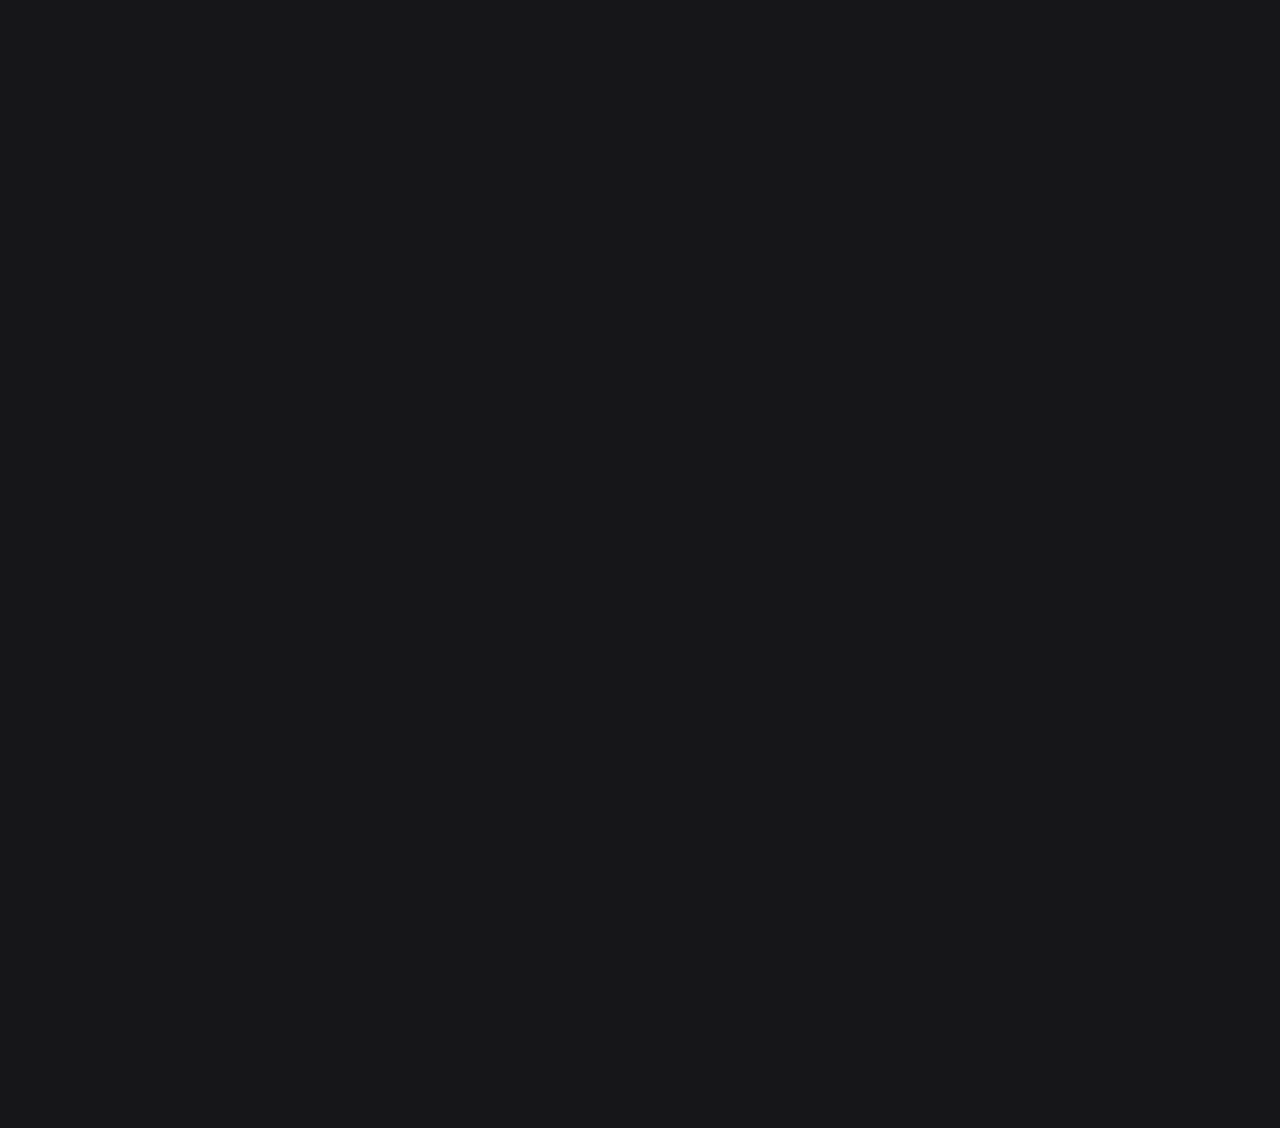
==== collection-ui.html @ d069efd7 "Keep page hidden until entry animation starts; bump v2107" ====
<!doctype html>
<html lang="en" class="theme-booting theme-fonts-loading">
  <head>
    <meta charset="utf-8">
    <meta name="viewport" content="width=device-width, initial-scale=1">
    <meta name="color-scheme" content="dark">
    <meta name="theme-color" content="#ff0039">
    <title>Gamelist shared collection UI</title>
    <link rel="icon" type="image/png" href="assets/branding/Icon_shelf.png">
    <style>html.theme-booting body{visibility:hidden}</style>
    <script>
      if ("serviceWorker" in navigator) {
        const hadController = Boolean(navigator.serviceWorker.controller);
        if (hadController) navigator.serviceWorker.addEventListener("controllerchange", () => window.location.reload(), { once: true });
        navigator.serviceWorker.register("/service-worker.js").catch(() => {});
      }
    </script>
    <script>
      (() => {
        const root = document.documentElement;
        if (window.parent !== window && new URLSearchParams(location.search).get("editor") === "1") root.classList.add("game-editor-embed");
        const settingsKey = "gamelist:settings:v1";
        const themes = {
          shabii: { title: "Shabii's Shelf", icon: "assets/branding/Icon_shelf.png", color: "#ff0039" },
          kash: { title: "Kash's Shelf", icon: "assets/branding/kh_icon.png", color: "#005cff" },
        };
        const custom = (settings, fallbackKey) => {
          const theme = settings.customTheme || {};
          const owner = String(settings.defaultOwner || "Owner").trim() || "Owner";
          const hex = (value, fallback) => /^#?[0-9a-fA-F]{6}$/.test(value || "") ? `#${String(value).replace("#", "")}` : fallback;
          const main = theme.mainColorReset === false ? hex(theme.mainColor, themes[fallbackKey].color) : themes[fallbackKey].color;
          const accent = theme.accentColorReset === false ? hex(theme.accentColor, "#79f2ce") : "#79f2ce";
          const gradient = hex(theme.gradientColor, main);
          const extra = hex(theme.extraColor, "#7c5cff");
          const fonts = { antique: "Antique Olive Nord", georgia: "Georgia Bold", pokemon: "Pokemon GBA", pixel: "04B 30", michroma: "Michroma", minecraft: "Minecraft", mata: "Mata Regular" };
          const source = (value) => ({ main, accent, gradient, extra })[value] || main;
          const mix = (color, alpha) => {
            const int = Number.parseInt(color.slice(1), 16);
            return `rgba(${(int >> 16) & 255}, ${(int >> 8) & 255}, ${int & 255}, ${alpha})`;
          };
          const defaultIcon = () => {
            if (theme.mainColorReset !== false) return themes[fallbackKey].icon;
            try { return localStorage.getItem(`gamelist:tinted-icon:shelf:${main}`) || themes[fallbackKey].icon; } catch { return themes[fallbackKey].icon; }
          };
          const icon = owner.toLowerCase() === "kash" ? themes.kash.icon : (theme.shelfIcon || defaultIcon());
          return { title: `${owner}'s Shelf`, icon, color: main, accent, gradient, extra, glow1: mix(source(theme.glowPrimary), .22), glow2: mix(source(theme.glowSecondary || "accent"), .14), background: theme.backgroundImage || "", font: fonts[theme.accentFont] || "Cascadia Code", fontKey: theme.accentFont || "", mode: theme.mode === "light" ? "light" : "dark", disableGlow: Boolean(theme.disableGlow), gradientOn: Boolean(theme.gradient), uppercaseTitles: Boolean(theme.uppercaseTitles), bigLogo: fallbackKey === "kash" || Boolean(theme.bigLogo) };
        };
        const apply = (key, settings = {}) => {
          const themeKey = themes[key] ? key : "shabii";
          const theme = custom(settings, themeKey);
          window.__initialTheme = theme;
          root.dataset.initialTheme = themeKey;
          root.classList.toggle("theme-kash", themeKey === "kash");
          root.classList.toggle("theme-light", theme.mode === "light");
          root.classList.toggle("theme-no-glow", theme.disableGlow);
          root.classList.toggle("theme-gradient", theme.gradientOn);
          root.classList.toggle("theme-uppercase-titles", theme.uppercaseTitles);
          root.classList.toggle("theme-big-logo", theme.bigLogo);
          root.classList.toggle("theme-font-pokemon", theme.fontKey === "pokemon");
          root.classList.toggle("theme-font-michroma", theme.fontKey === "michroma");
          root.classList.toggle("theme-font-mata", theme.fontKey === "mata");
          root.style.setProperty("--accent", theme.color);
          root.style.setProperty("--accent-1", theme.accent);
          root.style.setProperty("--accent-2", theme.accent);
          root.style.setProperty("--title-gradient-start", theme.gradientOn ? theme.gradient : theme.color);
          root.style.setProperty("--title-gradient-end", theme.color);
          root.style.setProperty("--extra-color", theme.extra);
          root.style.setProperty("--glow-primary", theme.glow1);
          root.style.setProperty("--glow-secondary", theme.glow2);
          root.style.setProperty("--custom-backdrop-image", theme.background ? `url("${theme.background.replace(/"/g, "%22")}")` : "var(--default-backdrop-image)");
          root.style.setProperty("--display-title-font", `"${theme.font}", "Cascadia Code", ui-monospace, monospace`);
          document.body?.classList.toggle("theme-kash", themeKey === "kash");
          document.body?.classList.toggle("theme-light", theme.mode === "light");
          document.body?.classList.toggle("theme-no-glow", theme.disableGlow);
          document.body?.classList.toggle("theme-gradient", theme.gradientOn);
          document.body?.classList.toggle("theme-uppercase-titles", theme.uppercaseTitles);
          document.body?.classList.toggle("theme-big-logo", theme.bigLogo);
          document.body?.classList.toggle("theme-font-pokemon", theme.fontKey === "pokemon");
          document.body?.classList.toggle("theme-font-michroma", theme.fontKey === "michroma");
          document.body?.classList.toggle("theme-font-mata", theme.fontKey === "mata");
          document.title = theme.title;
          document.querySelector("meta[name='theme-color']")?.setAttribute("content", theme.color);
          document.querySelector("link[rel='icon']")?.setAttribute("href", theme.icon);
          warmThemeImages(theme);
          return themeKey;
        };
        const warmThemeImages = (theme) => {
          [theme.icon, theme.background].filter(Boolean).forEach((src) => {
            try {
              const image = new Image();
              image.decoding = "async";
              image.src = src;
              if (!src.startsWith("data:") && !document.querySelector(`link[data-theme-preload][href="${CSS.escape(src)}"]`)) {
                const link = document.createElement("link");
                link.rel = "preload";
                link.as = "image";
                link.href = src;
                link.dataset.themePreload = "true";
                document.head.appendChild(link);
              }
            } catch {}
          });
        };
        const waitForDisplayFont = async (theme) => {
          const fontFiles = {
            "Cascadia Code": ["assets/fonts/CascadiaCode.woff2", "font/woff2", 700],
            "Antique Olive Nord": ["assets/fonts/AntiqueOliveNord.woff2", "font/woff2", 900],
            "Georgia Bold": ["assets/fonts/Georgia-Bold.ttf", "font/ttf", 800],
            "Pokemon GBA": ["assets/fonts/pokemon-emerald.ttf", "font/ttf", 400],
            "04B 30": ["assets/fonts/04B_30.TTF", "font/ttf", 400],
            Michroma: ["assets/fonts/Michroma.ttf", "font/ttf", 400],
            Minecraft: ["assets/fonts/Minecraft.ttf", "font/ttf", 400],
            "Mata Regular": ["assets/fonts/Mata%20Regular.otf", "font/otf", 400],
          };
          const [src, type, weight] = fontFiles[theme.font] || fontFiles["Cascadia Code"];
          if (!document.querySelector(`link[data-display-font-preload][href="${src}"]`)) {
            const link = document.createElement("link");
            link.rel = "preload";
            link.as = "font";
            link.type = type;
            link.crossOrigin = "anonymous";
            link.href = src;
            link.dataset.displayFontPreload = "true";
            document.head.appendChild(link);
          }
          await new Promise((resolve) => {
            const settle = () => resolve();
            const timer = window.setTimeout(settle, 1400);
            const load = () => document.fonts.load(`${weight} 40px "${theme.font}"`).then(settle, settle);
            if (document.readyState === "loading") {
              document.addEventListener("DOMContentLoaded", () => load().finally(() => window.clearTimeout(timer)), { once: true });
            } else {
              load().finally(() => window.clearTimeout(timer));
            }
          });
          root.classList.remove("theme-fonts-loading");
        };
        const saveTheme = (key, nextSettings = null) => {
          try {
            const settings = JSON.parse(localStorage.getItem(settingsKey) || "{}");
            localStorage.setItem(settingsKey, JSON.stringify({ ...settings, ...(nextSettings || {}), theme: key }));
          } catch {}
        };
        let savedSettings = {};
        let savedTheme = "";
        try {
          savedSettings = JSON.parse(localStorage.getItem(settingsKey) || "{}");
          savedTheme = savedSettings.theme || "";
        } catch {}
        window.__applyInitialTheme = apply;
        window.__initialThemeReady = (savedTheme
          ? Promise.resolve(apply(savedTheme, savedSettings))
          : fetch("/api/sync?settings=1", { cache: "no-store" })
            .then((response) => response.ok ? response.json() : {})
            .then((data) => {
              const key = themes[data?.settings?.theme] ? data.settings.theme : "shabii";
              saveTheme(key, data?.settings || {});
              return apply(key, data?.settings || {});
            })
            .catch(() => apply("shabii", {}))).then(async () => {
              await waitForDisplayFont(window.__initialTheme || {});
              return root.dataset.initialTheme;
            });
      })();
    </script>
    <link rel="stylesheet" href="styles.css">
    <link rel="stylesheet" href="game-editor-layout.css">
  </head>
  <body class="shelf-page auth-checking">
    <script>
      (() => {
        const theme = window.__initialTheme || {};
        const themeKey = document.documentElement.dataset.initialTheme;
        document.body.classList.toggle("theme-kash", themeKey === "kash");
        document.body.classList.toggle("theme-light", theme.mode === "light");
        document.body.classList.toggle("theme-no-glow", Boolean(theme.disableGlow));
        document.body.classList.toggle("theme-gradient", Boolean(theme.gradientOn));
        document.body.classList.toggle("theme-uppercase-titles", Boolean(theme.uppercaseTitles));
        document.body.classList.toggle("theme-big-logo", Boolean(theme.bigLogo));
        document.body.classList.toggle("theme-font-pokemon", theme.fontKey === "pokemon");
        document.body.classList.toggle("theme-font-michroma", theme.fontKey === "michroma");
        document.body.classList.toggle("theme-font-mata", theme.fontKey === "mata");
        document.body.classList.toggle("can-edit", sessionStorage.getItem("gamelist-editor") === "true");
      })();
    </script>
    <div class="backdrop" aria-hidden="true"></div>

    <header class="topbar shelf-topbar">
      <a class="brand" href="/?list=shelf" aria-label="Shabii's Shelf">
        <img class="brand-mark" src="assets/branding/Icon_shelf.png" alt="">
        <span>Shabii's Shelf</span>
      </a>
      <button class="brand-version-chip" id="brandVersion" type="button" hidden>Version -</button>
      <script>
        (() => {
          const theme = window.__initialTheme;
          if (!theme) return;
          const brand = document.currentScript.previousElementSibling?.previousElementSibling;
          const mark = brand?.querySelector(".brand-mark");
          const label = brand?.querySelector("span:last-child");
          if (mark && theme.icon) mark.src = theme.icon;
          if (label && theme.title) label.textContent = theme.title;
          if (brand && theme.title) brand.setAttribute("aria-label", theme.title);
        })();
      </script>
      <div class="top-actions">
        <button class="ghost-button" id="loginButton" type="button" title="Edit" aria-label="Edit" data-i18n-title="Edit" data-i18n-aria-label="Edit" hidden>
          <span data-svg-asset="icons/actions/pencil"></span>
        </button>
        <button class="icon-button" id="settingsButton" type="button" title="Settings" aria-label="Settings" data-i18n-title="Settings" data-i18n-aria-label="Settings" aria-busy="true" disabled hidden>
          <span data-svg-asset="icons/settings/settings"></span>
        </button>
        <span class="top-actions-separator" aria-hidden="true"></span>
        <button class="ghost-button" id="fetchPricesButton" type="button" hidden>
          <span data-svg-asset="icons/actions/euro"></span>
          <span class="button-label">Fetch New Prices</span>
        </button>
        <button class="primary-button top-search-button" id="searchButton" type="button" title="Search" aria-label="Search" data-i18n-title="Search" data-i18n-aria-label="Search">
          <span class="button-icon" aria-hidden="true">
            <span data-svg-asset="icons/navigation/search-3"></span>
          </span>
        </button>
        <button class="primary-button" id="addButton" type="button" hidden>
          <span class="button-label">Add Game</span>
          <span class="button-icon" aria-hidden="true">
            <span data-svg-asset="icons/actions/plus"></span>
          </span>
        </button>
        <script>
          if (sessionStorage.getItem("gamelist-editor") === "true") document.querySelector("#addButton")?.removeAttribute("hidden");
        </script>
      </div>
    </header>

    <main class="shell shelf-shell">
      <div class="shelf-modules" id="shelfModules">
        <section class="playing-section shelf-carousel-module" data-module="playing" hidden></section>
        <section class="shelf-favorites-section" data-module="favorites" hidden>
          <div class="column-head"><div><h2 data-i18n="Showcase">Showcase</h2></div><button class="icon-button showcase-edit-button editor-only" id="showcaseEditButton" type="button" title="Edit Showcase" aria-label="Edit Showcase" data-i18n-title="Edit Showcase" data-i18n-aria-label="Edit Showcase"><span data-svg-asset="icons/actions/pencil"></span></button></div>
          <div class="favorite-cover-row" id="favoriteGames"></div>
        </section>
        <section class="achievement-section shelf-trophy-module" data-module="trophies" hidden>
          <div class="column-head"><div><h2 data-i18n="Achievements">Achievements</h2></div></div>
          <div id="shelfTrophyCard" class="achievement-panel glass"></div>
        </section>
        <section class="calendar-section hero" data-module="calendar">
          <div class="release-calendar" id="shelfReleaseCalendar" aria-label="Radar release calendar"></div>
        </section>
        <section class="highlights-section" data-module="kpis">
          <div class="stats" id="shelfStats" aria-live="polite"></div>
        </section>

        <section class="toolbar glass shelf-toolbar" data-module="filters">
          <label class="search shelf-search-wide">
            <span data-i18n="Search">Search</span>
            <span class="search-field">
              <input id="searchInput" type="search" placeholder="Game, publisher, genre..." data-i18n-placeholder="Game, publisher, genre...">
              <kbd class="search-shortcut" aria-hidden="true">F</kbd>
              <span data-svg-asset="icons/navigation/search-mobile"></span>
            </span>
          </label>
          <label>
            <span data-i18n="Platform">Platform</span>
            <select id="platformFilter"></select>
          </label>
          <label>
            <span data-i18n="Region">Region</span>
            <select id="regionFilter"></select>
          </label>
          <label>
            <span data-i18n="Condition">Condition</span>
            <select id="conditionFilter">
              <option value="all" data-i18n="All conditions">All conditions</option>
              <option value="complete" data-i18n="Complete">Complete</option>
              <option value="complete-plus" data-i18n="Complete +">Complete +</option>
              <option value="loose" data-i18n="Loose">Loose</option>
              <option value="sealed" data-i18n="Sealed">Sealed</option>
            </select>
          </label>
          <label><span data-i18n="Category">Category</span><select id="categoryFilter"></select></label>
          <label class="order-label shelf-order-short">
            <span data-i18n="Order">Order</span>
            <div class="order-control"><select id="sortFilter">
              <option value="added" data-i18n="Last added">Last added</option><option value="title" data-i18n="Name">Name</option><option value="platform" data-i18n="Platform">Platform</option><option value="region" data-i18n="Region">Region</option><option value="value" data-i18n="Value">Value</option>
            </select><button class="direction-toggle" id="sortDirectionButton" type="button" title="Sort ascending" aria-label="Sort ascending"></button></div>
          </label>
          <button class="icon-button view-toggle" id="viewToggleButton" type="button" title="Show as list" aria-label="Show as list">
            <span data-svg-asset="icons/actions/view-4"></span>
          </button>
        </section>

        <section class="shelf-library" data-module="library">
          <div class="shelf-tabs" id="shelfTabs" hidden></div>
          <div class="column-head">
            <h2 id="shelfLibraryTitle" hidden>Shelf</h2>
            <span id="resultCount"></span>
          </div>
          <div class="shelf-grid" id="gameShelf" aria-live="polite"></div>
          <div class="empty-state glass" id="emptyState" hidden>
            <strong data-i18n="Nothing on this shelf">Nothing on this shelf</strong>
            <span data-i18n="Try another filter or search.">Try another filter or search.</span>
            <button class="ghost-button" id="clearFilters" type="button" data-i18n="Clear filters">Clear filters</button>
          </div>
        </section>
      </div>
    </main>

    <footer class="site-footer" aria-label="Site updates">
      <button id="footerDataUpdate" type="button">Last edit -</button>
      <span class="footer-separator" aria-hidden="true">·</span>
      <button id="footerVersion" type="button">Version -</button>
      <span class="footer-separator footer-credit-separator" aria-hidden="true">·</span>
      <a class="footer-credit" href="https://x.com/Shabii_exe" target="_blank" rel="noreferrer"><span id="footerCreditText">Shelf by Shabii</span><span class="footer-credit-logo" aria-hidden="true"></span></a>
    </footer>

    <button class="icon-button scroll-top-button" id="scrollTopButton" type="button" title="Back to top" aria-label="Back to top">
      <span data-svg-asset="icons/navigation/scroll-top"></span>
    </button>
    <button class="icon-button floating-action-button floating-search-button" id="floatingSearchButton" type="button" title="Search" aria-label="Search" data-i18n-title="Search" data-i18n-aria-label="Search">
      <span data-svg-asset="icons/navigation/search-2"></span>
    </button>
    <div class="floating-edit-actions" id="floatingEditActions" aria-label="Quick actions">
      <button class="icon-button floating-action-button" id="floatingAddButton" type="button" title="Add Game" aria-label="Add Game" data-i18n-title="Add Game" data-i18n-aria-label="Add Game"><span data-svg-asset="icons/actions/plus-3"></span></button>
    </div>
    <nav class="mobile-action-dock" id="mobileActionDock" aria-label="Quick actions">
      <button class="mobile-dock-action" id="mobileDockUp" type="button" title="Back to top" aria-label="Back to top">
        <span data-svg-asset="icons/navigation/scroll-top"></span>
      </button>
        <button class="mobile-dock-action" id="mobileDockSettings" type="button" title="Settings" aria-label="Settings" data-i18n-title="Settings" data-i18n-aria-label="Settings" aria-busy="true" disabled hidden>
        <span data-svg-asset="icons/settings/settings"></span>
        <span data-i18n="Settings">Settings</span>
      </button>
      <button class="mobile-dock-action" id="mobileDockStats" type="button" title="Shelf statistics" aria-label="Shelf statistics" data-i18n-title="Shelf statistics" data-i18n-aria-label="Shelf statistics">
        <span data-svg-asset="icons/actions/graph"></span>
        <span data-i18n="Check statistics">Check statistics</span>
      </button>
      <button class="mobile-dock-action" id="mobileDockSearch" type="button" title="Search" aria-label="Search" data-i18n-title="Search" data-i18n-aria-label="Search">
        <span data-svg-asset="icons/navigation/search-2"></span>
        <span data-i18n="Search">Search</span>
      </button>
      <button class="mobile-dock-action" id="mobileDockAdd" type="button" aria-label="Add Game" data-i18n-aria-label="Add Game" hidden>
        <span data-svg-asset="icons/actions/plus-2"></span>
        <span data-i18n="Add Game">Add Game</span>
      </button>
    </nav>

    <dialog id="detailDialog">
      <article class="detail-modal glass">
          <button class="icon-button detail-close" id="detailClose" type="button" title="Close" aria-label="Close">×</button>
          <div class="detail-cover" id="detailCoverWrap"><img id="detailCover" alt=""></div>
          <div class="detail-body">
            <h2 id="detailTitle"></h2>
            <div class="studio-line" id="detailStudio"></div>
            <div class="meta" id="detailMeta"></div>
            <div class="play-dates detail-dates" id="detailDates"></div>
            <div class="chips" id="detailChips"></div>
            <div class="store-links" id="detailLinks"></div>
            <div class="detail-note" id="detailNote" hidden></div>
            <p id="detailDescription"></p>
            <section class="detail-guides" id="detailGuides" hidden><h3 data-i18n="Guides">Guides</h3><div class="guide-links" id="detailGuideLinks"></div></section>
            <section class="detail-condition" id="detailConditionPanel"><h3 data-i18n="Collection condition">Collection condition</h3><div class="condition-grid" id="detailCondition"></div></section>
            <section class="detail-price-panel" id="detailPricePanel"><div class="detail-section-head"><button class="detail-section-toggle" id="detailPriceToggle" type="button" aria-expanded="true" aria-controls="detailPriceContent"><span data-i18n="Collection value">Collection value</span><strong id="detailPriceHeadline"></strong></button><button class="icon-button detail-fetch-value-button editor-only" id="fetchValueButton" type="button" title="Fetch value" aria-label="Fetch value" data-i18n-title="Fetch value" data-i18n-aria-label="Fetch value"><span data-svg-asset="icons/actions/euro"></span></button></div><div class="detail-price-content" id="detailPriceContent"><div id="detailPriceSummary"></div><span data-svg-asset="charts/price-history-graph"></span></div></section>
            <section class="detail-store-price-panel" id="detailStorePricePanel"><div class="prices detail-prices detail-store-prices" id="detailStorePrices"></div></section>
            <section class="detail-trophies" id="shelfDetailTrophies" hidden><div class="detail-trophies-head"><h3><span data-svg-asset="icons/status/trophy"></span><span id="shelfTrophyTitle">TROPHIES</span></h3><div class="detail-trophy-tools"><span id="shelfTrophyCount"></span><span class="detail-trophy-percent" id="shelfTrophyPercent"></span><select id="shelfTrophySort" aria-label="Sort trophies" data-i18n-aria-label="Sort trophies"><option value="order" data-i18n="Order">Order</option><option value="name" data-i18n="Name">Name</option><option value="completed" data-i18n="Completed">Completed</option></select><button class="direction-toggle" id="shelfTrophyDirection" type="button" title="Sort ascending" aria-label="Sort ascending"><span data-svg-asset="icons/navigation/sort-arrow-2"></span></button></div></div><div class="detail-trophy-scroller"><div class="detail-trophy-list" id="shelfTrophyList"></div></div></section>
          </div>
      </article>
    </dialog>

    <dialog id="addDialog">
      <form method="dialog" class="modal add-modal" id="addGameForm">
        <div class="modal-head">
          <div><p class="eyebrow">Game data</p><h2>Add game</h2></div>
          <div class="modal-head-actions">
            <button class="primary-button modal-head-save" type="submit">Save</button>
            <button class="icon-button" id="addClose" type="button" title="Close" aria-label="Close">×</button>
          </div>
        </div>

        <div class="shelf-gamelist-import-summary" id="shelfGamelistImportSummary" hidden>
          <img class="shelf-gamelist-import-cover" alt="">
          <div class="shelf-gamelist-import-copy">
            <strong class="shelf-gamelist-import-title"></strong>
            <span class="shelf-gamelist-import-platform"></span>
            <span class="shelf-gamelist-import-condition"></span>
            <span class="shelf-gamelist-import-notes"></span>
          </div>
        </div>

        <div class="lookup-row">
          <label>
            <span class="lookup-label-physical" data-i18n="Search DB or PriceCharting">Search DB or PriceCharting</span><span class="lookup-label-digital" data-i18n="Search DB or IGDB URL">Search DB or IGDB URL</span>
            <input id="lookupInput" type="search" placeholder="Game name or PriceCharting page" data-i18n-placeholder="Game name or PriceCharting page">
          </label>
          <button class="ghost-button icon-only-button" id="lookupButton" type="button" title="Fetch info" aria-label="Fetch info">
            <span data-svg-asset="icons/navigation/search"></span>
            <span data-svg-asset="icons/actions/autocomplete-cone"></span>
          </button>
          <label class="check-filter toggle-check form-check collection-check lookup-digital-check">
            <input id="shelfDigitalInput" type="checkbox">
            <span class="check-label-with-icon"><span data-svg-asset="icons/actions/download-badge"></span><span data-i18n="Digital">Digital</span></span>
          </label>
        </div>
        <div class="lookup-results" id="lookupResults"></div>
        <div class="shelf-gamelist-target-picker" id="shelfGamelistTargetPicker" hidden>
          <span class="shelf-gamelist-target-label" data-i18n="Add Game To">Add Game To</span>
          <div class="shelf-gamelist-target-options" role="group" aria-label="Add game to">
            <span class="shelf-gamelist-target-indicator" aria-hidden="true"></span>
            <button type="button" data-gamelist-target="gamelist"><span class="shelf-gamelist-target-logo gamelist-target-logo" aria-hidden="true"></span><span data-i18n="Gamelist">Gamelist</span></button>
            <button type="button" data-gamelist-target="shelf"><span class="shelf-gamelist-target-logo shelf-target-logo" aria-hidden="true"></span><span data-i18n="Shelf">Shelf</span></button>
          </div>
        </div>
        <div class="shelf-gamelist-list-picker" id="shelfGamelistListPicker" hidden>
          <div class="shelf-gamelist-section-options shelf-gamelist-target-options" role="group" aria-label="Gamelist list">
            <span class="shelf-gamelist-target-indicator" aria-hidden="true"></span>
            <button type="button" data-gamelist-section="collection"><span data-i18n="Collection">Collection</span></button>
            <button type="button" data-gamelist-section="upcoming"><span data-i18n="Radar">Radar</span></button>
            <button type="button" data-gamelist-section="wanted"><span data-i18n="Wishlist">Wishlist</span></button>
          </div>
        </div>
        <div class="game-list-controls" id="shelfGamelistListControls" role="group" aria-label="Gamelist list and preorder" hidden>
        <div class="shelf-gamelist-preorder-stream-row" id="shelfGamelistPreorderStreamRow">
          <div class="shelf-gamelist-preorder-row" id="shelfGamelistPreorderRow">
            <label class="check-filter toggle-check shelf-gamelist-preorder-check">
              <input id="shelfGamelistPreorderCheck" type="checkbox">
              <span class="check-label-with-icon"><span data-svg-asset="icons/actions/shopping-bag"></span><span data-i18n="Preorder">Preorder</span></span>
            </label>
            <label class="shelf-gamelist-preorder-field" id="shelfGamelistPreorderField" hidden>
              <span class="icon-input store-icon-input">
                <span class="field-leading-icon shelf-gamelist-store-icon" aria-hidden="true"></span>
                <input id="shelfGamelistPreorderStoreInput" placeholder="Xtralife, Game, Amazon...">
              </span>
            </label>
          </div>
          <label class="check-filter toggle-check shelf-add-collection-check" hidden><input id="shelfAddCollectionInput" type="checkbox"><span class="check-label-with-icon"><span data-svg-asset="icons/actions/back"></span><span data-i18n="Add to backlog">Add to backlog</span></span></label>
          <label class="check-filter toggle-check shelf-gamelist-playing-field" hidden><input id="shelfGamelistPlayingInput" type="checkbox"><span class="check-label-with-icon"><span data-svg-asset="icons/actions/play-3"></span><span data-i18n="Playing">Playing</span></span></label>
          <label class="shelf-gamelist-flag shelf-gamelist-stream-field check-filter toggle-check stream-check" hidden><input id="shelfGamelistStreamInput" type="checkbox"><span data-i18n="Stream">Stream</span></label>
        </div>
        </div>
        <section class="form-group shelf-collecting-section">
          <h3 data-i18n="Collecting Information">Collecting Information</h3>
          <div class="form-grid shelf-editor-grid unified-game-editor-grid">
            <div class="shelf-editor-cover-preview" role="img" aria-label="Game cover preview">
              <img id="shelfEditorCoverPreview" class="is-placeholder" src="assets/branding/Icon_shelf.png" alt="" aria-hidden="true">
            </div>
            <label class="shelf-title-field"><span data-i18n="Title">Title</span><input id="titleInput" required></label>
            <label class="shelf-console-field"><span data-i18n="Platform">Platform</span><span class="icon-input shelf-edit-icon-input"><span class="field-leading-icon shelf-platform-field-icon" aria-hidden="true"></span><input id="platformInput" list="shelfPlatformOptions"></span><datalist id="shelfPlatformOptions"></datalist></label>
            <div class="shelf-gamelist-placement" id="shelfGamelistPlacement" hidden>
              <select id="shelfGamelistSectionInput" hidden tabindex="-1" aria-hidden="true">
                <option value="wanted" data-i18n="Wishlist">Wishlist</option>
                <option value="upcoming" data-i18n="Radar">Radar</option>
                <option value="backlog" data-i18n="Backlog">Backlog</option>
              </select>
            </div>
            <label class="shelf-region-field"><span data-i18n="Region">Region</span><span class="icon-input shelf-edit-icon-input"><select id="countryInput" required></select></span></label>
            <label class="shelf-dlc-field check-filter toggle-check"><input id="dlcInput" type="checkbox"><span data-i18n="DLC">DLC</span></label>
            <label class="shelf-entitlement-field shelf-psplus-field check-filter toggle-check"><input id="psPlusInput" type="checkbox"><span class="check-label-with-icon"><img class="shelf-entitlement-icon" src="assets/platforms/psplus.png" alt="" aria-hidden="true"><span>PlayStation Plus</span></span></label>
            <label class="shelf-entitlement-field shelf-games-with-gold-field check-filter toggle-check"><input id="gamesWithGoldInput" type="checkbox"><span class="check-label-with-icon"><img class="shelf-entitlement-icon" src="assets/platforms/gameswithgold.png" alt="" aria-hidden="true"><span data-i18n="Games with Gold">Games with Gold</span></span></label>
            <label class="shelf-release-field"><span data-i18n="Release Date">Release Date</span><input id="releaseDateInput" type="date"></label>
            <label class="shelf-release-text-field"><span data-i18n="Release Text (Optional)">Release Text (Optional)</span><input id="shelfGamelistReleaseTextInput" placeholder="2026?, 18 June, TBA..." data-i18n-placeholder="2026?, 18 June, TBA..."></label>
            <label class="shelf-addition-field"><span data-i18n="Addition Date">Addition Date</span><input id="additionDateInput" type="date"></label>
            <label class="shelf-gamelist-flag shelf-gamelist-emulator-field check-filter toggle-check"><input id="shelfGamelistEmulatorInput" type="checkbox"><span>Emulator</span></label>
            <label class="shelf-gamelist-flag shelf-gamelist-multiplayer-field check-filter toggle-check"><input id="shelfGamelistMultiplayerInput" type="checkbox"><span class="check-label-with-icon"><span data-svg-asset="icons/status/online-globe"></span><span data-i18n="Multiplayer">Multiplayer</span></span></label>
            <label class="shelf-gamelist-flag shelf-gamelist-coop-field check-filter toggle-check"><input id="shelfGamelistCoopInput" type="checkbox"><span class="check-label-with-icon"><span data-svg-asset="icons/status/coop"></span><span data-i18n="Coop">Coop</span></span></label>
            <span class="shelf-entitlement-grid-spacer" aria-hidden="true"></span>
            <label class="shelf-value-field"><span data-i18n="Estimated Value">Estimated Value</span><input id="priceInput" inputmode="decimal" placeholder="0.00"></label>
            <label class="shelf-gamelist-length-field"><span data-i18n="Aproximate playtime">Aproximate playtime</span><input id="shelfGamelistLengthInput" type="number" min="0" step="1" placeholder="Hours" data-i18n-placeholder="Hours"></label>
            <label class="shelf-gamelist-preferred-store-field"><span data-i18n="Preferred preorder store">Preferred preorder store</span><span class="icon-input store-icon-input"><span class="field-leading-icon shelf-gamelist-preferred-store-icon" aria-hidden="true"></span><input id="shelfGamelistPreferredStoreInput" placeholder="Limited Run, Amazon..." data-i18n-placeholder="Limited Run, Amazon..."></span></label>
            <div class="shelf-condition-field"><span class="shelf-condition-title" id="shelfConditionLabel" data-i18n="Collection condition">Collection condition</span><fieldset class="condition-editor" aria-labelledby="shelfConditionLabel"><div class="condition-grid">
                <label class="check-filter toggle-check"><input id="conditionGameInput" type="checkbox"><span data-i18n="Game">Game</span></label>
                <label class="check-filter toggle-check"><input id="conditionManualInput" type="checkbox"><span data-i18n="Manual">Manual</span></label>
                <label class="check-filter toggle-check"><input id="conditionBoxInput" type="checkbox"><span data-i18n="Box">Box</span></label>
                <label class="check-filter toggle-check"><input id="conditionOtherInput" type="checkbox"><span data-i18n="Other">Other</span></label>
                <label class="check-filter toggle-check condition-sealed"><input id="conditionSealedInput" type="checkbox"><span data-i18n="Sealed">Sealed</span></label>
            </div></fieldset></div>
            <label class="shelf-gamelist-status-field"><span data-i18n="Other tags">Other tags</span><input id="shelfGamelistStatusesInput" placeholder="To Collect, Scarce, Waiting for Physical" data-i18n-placeholder="To Collect, Scarce, Waiting for Physical"></label>
            <label class="wide shelf-condition-notes-field"><span data-i18n="Condition Notes">Condition Notes</span><textarea id="notesInput" rows="3" placeholder="Missing booklet, sealed, damaged case..." data-i18n-placeholder="Missing booklet, sealed, damaged case..."></textarea></label>
            <label class="shelf-owner-field"><span data-i18n="Owner">Owner</span><input id="ownersInput" placeholder="Judy, Jordi, Cage" data-i18n-placeholder="Judy, Jordi, Cage"></label>
            <label class="shelf-achievement-search-field"><span data-i18n="Alternate Achievement search name">Alternate Achievement search name</span><input id="trophyNameInput" placeholder="Optional alternate title" data-i18n-placeholder="Optional alternate title"></label>
          </div>
        </section>

        <section class="form-group shelf-game-data-section">
          <h3 id="shelfGameDataHeading" data-i18n="Game Data" hidden>Game Data</h3>
          <details id="shelfGameDataDisclosure" open>
          <summary class="shelf-game-data-toggle"><span data-i18n="Game Data">Game Data</span><span data-svg-asset="icons/actions/collection-ui"></span></summary>
          <div class="form-grid">
            <label><span data-i18n="Developer">Developer</span><input id="developerInput" placeholder="Studio" data-i18n-placeholder="Studio"></label>
            <label><span data-i18n="Publisher">Publisher</span><input id="publisherInput" placeholder="Company" data-i18n-placeholder="Company"></label>
            <label class="wide"><span data-i18n="Genre">Genre</span><input id="genreInput" placeholder="Adventure, RPG, FPS" data-i18n-placeholder="Adventure, RPG, FPS"></label>
            <label class="wide"><span data-i18n="Description">Description</span><textarea id="shelfDescriptionInput" rows="4" placeholder="Manual description or fetched game summary" data-i18n-placeholder="Manual description or fetched game summary"></textarea></label>
            <label class="wide"><span data-i18n="IGDB Page">IGDB Page</span><input id="igdbUrlInput" type="url" placeholder="https://www.igdb.com/games/..."></label>
            <label class="wide"><span data-i18n="HowLongToBeat URL">HowLongToBeat URL</span><input id="hltbUrlInput" type="url" placeholder="https://howlongtobeat.com/game/..."></label>
            <label><span data-i18n="PlayStation URL">PlayStation URL</span><input id="playstationUrlInput" type="url" placeholder="https://store.playstation.com/..."></label>
            <label><span data-i18n="Nintendo URL">Nintendo URL</span><input id="nintendoUrlInput" type="url" placeholder="https://www.nintendo.com/..."></label>
            <label><span data-i18n="Steam URL">Steam URL</span><input id="steamUrlInput" type="url" placeholder="https://store.steampowered.com/..."></label>
            <label><span data-i18n="Xbox URL">Xbox URL</span><input id="xboxUrlInput" type="url" placeholder="https://www.xbox.com/..."></label>
            <label class="wide"><span data-i18n="Cover URL">Cover URL</span><input id="coverInput" type="url" placeholder="https://..." data-i18n-placeholder="https://..."></label>
            <label class="wide"><span data-i18n="Currently Playing Key Art URL">Currently Playing Key Art URL</span><input id="keyArtInput" type="url" placeholder="https://images.igdb.com/igdb/image/upload/..."></label>
          </div>
          </details>
        </section>

        <section class="form-group shelf-pricecharting-section">
          <h3 data-i18n="PriceCharting Data">PriceCharting Data</h3>
          <div class="form-grid physical-id-grid">
            <label><span>UPC / EAN</span><input id="upcInput" inputmode="numeric"></label>
            <label><span data-i18n="SKU / Catalog Number">SKU / Catalog Number</span><input id="skuInput"></label>
            <label><span>ASIN</span><input id="asinInput"></label>
            <label><span data-i18n="eBay Product ID">eBay Product ID</span><input id="epidInput"></label>
            <label class="wide"><span data-i18n="PriceCharting Page or Product ID">PriceCharting Page or Product ID</span><input id="pricechartingIdInput" placeholder="https://www.pricecharting.com/game/... or product ID" data-i18n-placeholder="https://www.pricecharting.com/game/... or product ID"></label>
          </div>
        </section>
        <div class="modal-actions">
          <button class="danger-button icon-only-button edit-delete-button" id="editDeleteButton" type="button" title="Delete" aria-label="Delete" hidden>
            <span data-svg-asset="icons/actions/trash"></span>
          </button>
          <button class="primary-button modal-save-button" type="submit" data-i18n="Add to Shelf">Add to Shelf</button>
        </div>
      </form>
    </dialog>

    <dialog id="editorUnsavedDialog" class="unsaved-edit-dialog">
      <article class="auth-modal glass unsaved-edit-modal">
        <div class="modal-head">
          <div><p class="eyebrow">Shelf editor</p><h2>Are you sure?</h2></div>
          <button class="icon-button" type="button" data-editor-unsaved-cancel aria-label="Return to editing">×</button>
        </div>
        <p class="unsaved-edit-copy">You have unsaved changes.</p>
        <div class="modal-actions unsaved-edit-actions">
          <button class="ghost-button" type="button" data-editor-unsaved-save>Close and save</button>
          <button class="primary-button" type="button" data-editor-unsaved-discard>Close without saving</button>
        </div>
      </article>
    </dialog>



    <dialog id="showcaseDialog" class="settings-dialog">
      <form class="settings-modal glass showcase-modal" id="showcaseForm">
        <div class="modal-head">
          <div><p class="eyebrow">Shelf</p><h2>Showcase</h2></div>
          <div class="modal-head-actions">
            <button class="primary-button modal-head-save" type="submit">Save</button>
            <button class="icon-button" id="showcaseClose" type="button" title="Close" aria-label="Close">×</button>
          </div>
        </div>
        <div class="showcase-selected" id="showcaseSelected"></div>
        <div class="toolbar showcase-toolbar">
          <label class="search showcase-search">
            <span>Search</span>
            <input id="showcaseSearch" type="search" placeholder="Game, platform, genre...">
          </label>
          <label><span>Platform</span><select id="showcasePlatform"></select></label>
          <label><span>Region</span><select id="showcaseRegion"></select></label>
          <label><span>Category</span><select id="showcaseCategory"></select></label>
          <div class="showcase-direction-field"><button class="direction-toggle" id="showcaseSortDirection" type="button" title="Sort ascending" aria-label="Sort ascending"></button></div>
        </div>
        <div class="showcase-count" id="showcaseCount"></div>
        <div class="showcase-picker-grid" id="showcaseList"></div>
      </form>
    </dialog>

    <dialog id="shelfCompletedDialog" class="platinum-dialog">
      <article class="platinum-modal glass"><div class="modal-head"><div><p class="eyebrow">Achievements</p><h2 class="platinum-title" id="shelfCompletedTitle"></h2></div><div class="platinum-head-actions"><button class="icon-button" id="shelfCompletedClose" type="button" title="Close" aria-label="Close">×</button><span class="platinum-count-pill" id="shelfCompletedCount"></span></div></div><div class="platinum-filter-bar"><label class="platinum-year-select"><span>Year</span><select id="shelfCompletedYear"><option value="all">All</option></select></label><label class="platinum-platform-select"><span>Platform</span><select id="shelfCompletedPlatform"><option value="all">All</option></select></label><label class="platinum-order-label"><span>Order</span><div class="platinum-order-control"><select id="shelfCompletedSort" aria-label="Sort completed games"><option value="time">Time</option><option value="name">Name</option></select><button class="direction-toggle" id="shelfCompletedDirection" type="button" title="Sort descending" aria-label="Sort descending"></button><button class="icon-button view-toggle section-view-toggle" id="shelfCompletedView" type="button" title="Grid view" aria-label="Grid view"></button></div></label></div><div class="platinum-list" id="shelfCompletedList"></div></article>
    </dialog>

    <dialog id="shelfReleaseDialog">
      <article class="release-modal glass">
        <div class="modal-head">
          <div>
            <p class="eyebrow" data-i18n="Release day">Release day</p>
            <h2 id="shelfReleaseDialogTitle"></h2>
          </div>
          <button class="icon-button" id="shelfReleaseCloseButton" type="button" title="Close">×</button>
        </div>
        <div class="card-list release-dialog-list" id="shelfReleaseDialogList"></div>
      </article>
    </dialog>

    <dialog id="shelfStatsDialog" class="shelf-stats-dialog">
      <article class="finished-stats-modal shelf-stats-modal glass">
        <div class="modal-head">
          <div>
            <p class="eyebrow" id="shelfStatsBrow">YEARLY STATISTICS</p>
            <h2 id="shelfStatsTitle">Shelf statistics</h2>
          </div>
          <button class="icon-button" id="shelfStatsCloseButton" type="button" title="Close" aria-label="Close">×</button>
        </div>
        <div class="shelf-stats-controls">
          <label class="finished-stats-year-picker">
            <span>Year</span>
            <select id="shelfStatsYearSelect" aria-label="Statistics year"></select>
          </label>
        </div>
        <div class="finished-stats-body shelf-stats-body" id="shelfStatsBody"></div>
      </article>
    </dialog>

    <dialog id="authDialog">
      <form method="dialog" class="auth-modal glass" id="authForm">
        <div class="modal-head">
          <div>
            <p class="eyebrow">Editor</p>
            <h2>Password</h2>
          </div>
          <button class="icon-button" id="authCloseButton" type="button" title="Close">×</button>
        </div>
        <label>
          <span>Editor password</span>
          <input id="authPasswordInput" type="password" autocomplete="current-password" autofocus>
        </label>
        <p class="auth-error" id="authError" hidden>Wrong password.</p>
        <div class="modal-actions">
          <button class="ghost-button" id="authCancelButton" type="button">Cancel</button>
          <button class="primary-button" type="submit">Unlock</button>
        </div>
      </form>
    </dialog>

    <script type="module" src="collection-ui.js"></script>
  </body>
</html>
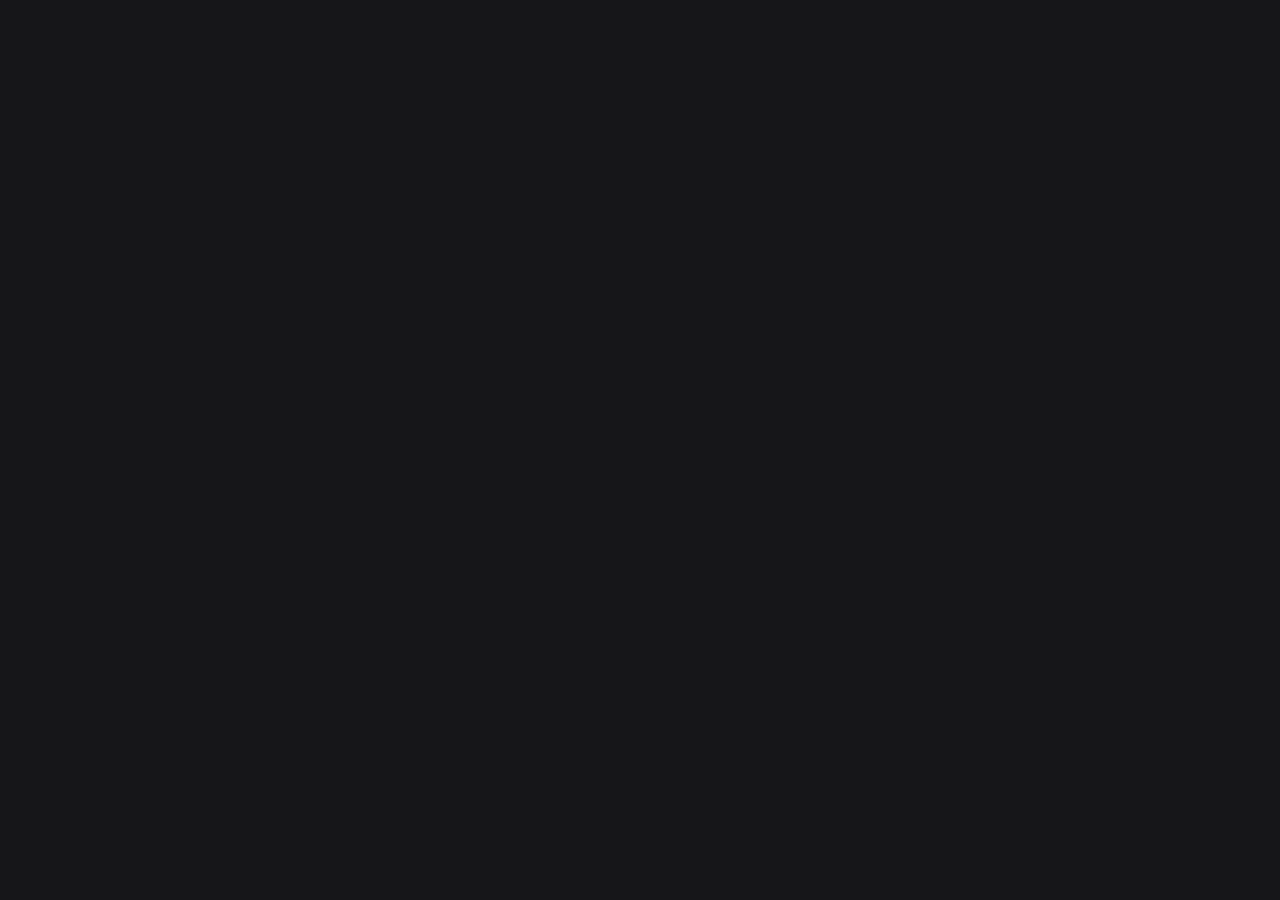
==== commit ec086ba4: "Rename key art field label; bump v2110" ====
--- a/collection-ui.html
+++ b/collection-ui.html
@@ -495,7 +495,7 @@
             <label><span data-i18n="Steam URL">Steam URL</span><input id="steamUrlInput" type="url" placeholder="https://store.steampowered.com/..."></label>
             <label><span data-i18n="Xbox URL">Xbox URL</span><input id="xboxUrlInput" type="url" placeholder="https://www.xbox.com/..."></label>
             <label class="wide"><span data-i18n="Cover URL">Cover URL</span><input id="coverInput" type="url" placeholder="https://..." data-i18n-placeholder="https://..."></label>
-            <label class="wide"><span data-i18n="Currently Playing Key Art URL">Currently Playing Key Art URL</span><input id="keyArtInput" type="url" placeholder="https://images.igdb.com/igdb/image/upload/..."></label>
+            <label class="wide"><span data-i18n="Key Art URL">Key Art URL</span><input id="keyArtInput" type="url" placeholder="https://images.igdb.com/igdb/image/upload/..."></label>
           </div>
           </details>
         </section>
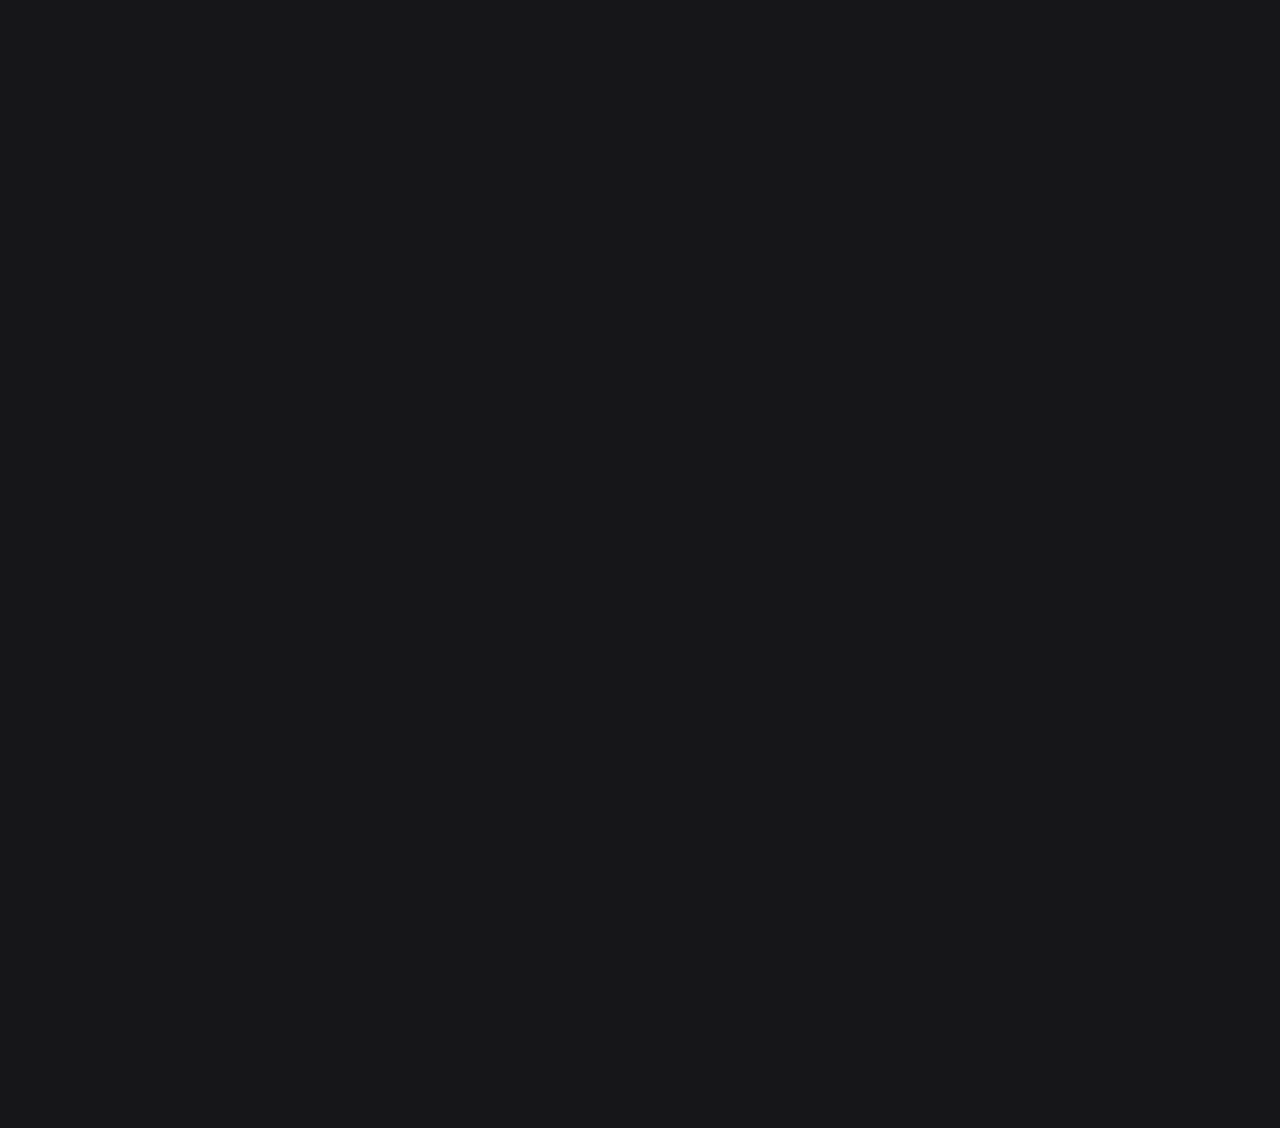
==== commit 28bcfa81: "Add edit actions to game detail dialogs" ====
--- a/collection-ui.html
+++ b/collection-ui.html
@@ -346,6 +346,7 @@
 
     <dialog id="detailDialog">
       <article class="detail-modal glass">
+          <button class="icon-button detail-edit editor-only" id="detailEdit" type="button" title="Edit" aria-label="Edit" data-i18n-title="Edit" data-i18n-aria-label="Edit"><span data-svg-asset="icons/actions/pencil"></span></button>
           <button class="icon-button detail-close" id="detailClose" type="button" title="Close" aria-label="Close">×</button>
           <div class="detail-cover" id="detailCoverWrap"><img id="detailCover" alt=""></div>
           <div class="detail-body">
--- a/styles.css
+++ b/styles.css
@@ -613,7 +613,8 @@
   width: 18px;
   height: 12px;
   background: var(--accent);
-  -webkit-mask: url("assets/branding/shabii_logo.png") center / contain no-repeat;
+  -webkit-mask: url("assets/branding/shabii_logo.png") center / contain
+    no-repeat;
   mask: url("assets/branding/shabii_logo.png") center / contain no-repeat;
 }
 
@@ -3873,6 +3874,8 @@
 .completed-stats-button:hover,
 .completed-stats-button:focus-visible,
 .edit-action:hover,
+.row-edit-action:hover,
+.row-edit-action:focus-visible,
 .completed-edit-action:hover,
 .history-edit-action:hover,
 .price-refresh-action:hover,
@@ -4443,8 +4446,8 @@
   background-repeat: no-repeat;
   background-size: 14px 14px;
   background:
-    url("/assets/icons/navigation/dropdown-chevron.svg")
-      right 15px center / 14px 14px no-repeat,
+    url("/assets/icons/navigation/dropdown-chevron.svg") right 15px center /
+      14px 14px no-repeat,
     rgba(255, 255, 255, 0.07);
   border: 1px solid rgba(255, 255, 255, 0.14);
   border-radius: 7px;
@@ -4463,8 +4466,8 @@
   border-color: color-mix(in srgb, var(--accent) 68%, transparent);
   background-color: rgba(255, 255, 255, 0.07);
   background:
-    url("/assets/icons/navigation/dropdown-chevron-hover.svg")
-      right 15px center / 14px 14px no-repeat,
+    url("/assets/icons/navigation/dropdown-chevron-hover.svg") right 15px
+      center / 14px 14px no-repeat,
     rgba(255, 255, 255, 0.07);
   box-shadow:
     inset 0 0 0 1px rgba(255, 255, 255, 0.08),
@@ -4726,8 +4729,7 @@
 .check-filter input[type="checkbox"]:checked {
   border-color: color-mix(in srgb, var(--accent) 72%, transparent);
   background:
-    center / 15px 15px no-repeat
-      url("/assets/icons/status/checkbox-check.svg"),
+    center / 15px 15px no-repeat url("/assets/icons/status/checkbox-check.svg"),
     var(--accent);
   box-shadow: inset 0 0 0 1px rgba(255, 255, 255, 0.14);
 }
@@ -5064,8 +5066,8 @@
 
 select:hover {
   background:
-    url("/assets/icons/navigation/dropdown-chevron-hover.svg")
-      right 15px center / 14px 14px no-repeat,
+    url("/assets/icons/navigation/dropdown-chevron-hover.svg") right 15px
+      center / 14px 14px no-repeat,
     rgba(255, 255, 255, 0.08);
   box-shadow: 0 0 0 3px color-mix(in srgb, var(--accent) 8%, transparent);
 }
@@ -5084,8 +5086,8 @@
   background-repeat: no-repeat;
   background-size: 14px 14px;
   background:
-    url("/assets/icons/navigation/dropdown-chevron.svg")
-      right 15px center / 14px 14px no-repeat,
+    url("/assets/icons/navigation/dropdown-chevron.svg") right 15px center /
+      14px 14px no-repeat,
     rgba(255, 255, 255, 0.07);
   transition:
     background-color 160ms ease,
@@ -5109,8 +5111,8 @@
   color: #ffffff;
   border-color: color-mix(in srgb, var(--accent) 68%, transparent);
   background:
-    url("/assets/icons/navigation/dropdown-chevron-active.svg")
-      right 15px center / 14px 14px no-repeat,
+    url("/assets/icons/navigation/dropdown-chevron-active.svg") right 15px
+      center / 14px 14px no-repeat,
     linear-gradient(
       135deg,
       color-mix(in srgb, var(--accent) 22%, transparent),
@@ -8205,6 +8207,7 @@
 
 .top-actions #syncButton,
 .top-actions #settingsButton,
+.top-actions #localSoundToggle,
 .top-actions #fetchPricesButton,
 .top-actions #addButton,
 .top-actions #searchButton,
@@ -8218,6 +8221,7 @@
 
 .top-actions #syncButton,
 .top-actions #settingsButton,
+.top-actions #localSoundToggle,
 .top-actions #fetchPricesButton,
 .top-actions #loginButton,
 .top-actions #searchButton,
@@ -8933,7 +8937,9 @@
   line-height: 1;
 }
 
-.completed-year-control :is(.platform-logo-button, .platform-logo-option) .platform-logo-choice {
+.completed-year-control
+  :is(.platform-logo-button, .platform-logo-option)
+  .platform-logo-choice {
   display: flex;
   align-items: center;
   align-self: center;
@@ -8948,7 +8954,9 @@
   margin-bottom: 0;
 }
 
-.completed-year-control :is(.platform-logo-button, .platform-logo-option) .platform-logo-choice-label {
+.completed-year-control
+  :is(.platform-logo-button, .platform-logo-option)
+  .platform-logo-choice-label {
   align-self: center;
   height: auto;
   line-height: 1;
@@ -9215,6 +9223,10 @@
 @media (min-width: 700px) {
   .finished-stats-kpis.is-grid-3 {
     grid-template-columns: repeat(3, minmax(0, 1fr));
+  }
+
+  #gotyStatsPreviewBody > .finished-stats-kpis:not(.is-grid-3) {
+    grid-template-columns: repeat(auto-fit, minmax(min(200px, 100%), 1fr));
   }
 }
 
@@ -13237,8 +13249,7 @@
 html.theme-light .check-filter input[type="checkbox"]:checked,
 html.theme-light .stream-check input[type="checkbox"]:checked {
   background:
-    center / 15px 15px no-repeat
-      url("/assets/icons/status/checkbox-check.svg"),
+    center / 15px 15px no-repeat url("/assets/icons/status/checkbox-check.svg"),
     var(--accent);
   border-color: color-mix(in srgb, var(--accent) 72%, rgba(17, 24, 39, 0.28));
   box-shadow: inset 0 0 0 3px rgba(255, 255, 255, 0.72);
@@ -14632,6 +14643,17 @@
   z-index: 2;
 }
 
+.detail-edit {
+  position: absolute;
+  top: 12px;
+  right: 54px;
+  z-index: 2;
+}
+
+body:not(.can-edit) #detailEditButton {
+  display: none !important;
+}
+
 .detail-cover {
   align-self: start;
   aspect-ratio: 104 / 142;
@@ -15311,6 +15333,12 @@
 
 .store-hltb {
   background: rgba(78, 82, 92, 0.32);
+}
+
+.store-igdb {
+  color: #fff;
+  border-color: rgba(145, 71, 255, 0.48);
+  background: rgba(145, 71, 255, 0.2);
 }
 
 .detail-guides {
@@ -16142,8 +16170,7 @@
 html.theme-light .finish-trophy-check input[type="checkbox"]:checked {
   border-color: rgba(255, 233, 133, 0.82);
   background:
-    center / 15px 15px no-repeat
-      url("/assets/icons/status/checkbox-check.svg"),
+    center / 15px 15px no-repeat url("/assets/icons/status/checkbox-check.svg"),
     #ffe985;
   box-shadow:
     inset 0 0 0 1px rgba(255, 255, 255, 0.28),
@@ -16208,8 +16235,7 @@
 .stream-check input[type="checkbox"]:checked {
   border-color: rgba(183, 116, 255, 0.72);
   background:
-    center / 15px 15px no-repeat
-      url("/assets/icons/status/checkbox-check.svg"),
+    center / 15px 15px no-repeat url("/assets/icons/status/checkbox-check.svg"),
     #b774ff;
 }
 
@@ -16690,8 +16716,13 @@
     grid-template-columns: repeat(2, minmax(0, 1fr));
   }
 
-  .settings-window-panel[data-settings-window="design"] .settings-detail-grid .settings-detail-compact,
-  .settings-window-panel[data-settings-window="design"] .settings-detail-grid .settings-preference-row > article {
+  .settings-window-panel[data-settings-window="design"]
+    .settings-detail-grid
+    .settings-detail-compact,
+  .settings-window-panel[data-settings-window="design"]
+    .settings-detail-grid
+    .settings-preference-row
+    > article {
     grid-column: auto;
   }
 
@@ -19772,7 +19803,10 @@
   white-space: normal;
 }
 
-#addGameForm .modal-head h2.collection-action-two-line-title .mobile-title-break {
+#addGameForm
+  .modal-head
+  h2.collection-action-two-line-title
+  .mobile-title-break {
   display: initial;
 }
 
@@ -20279,6 +20313,12 @@
 }
 
 @media (max-width: 699px) {
+  #backlog .card-list.list-view .game-row .psn-progress-pill,
+  #upcoming .card-list.list-view .game-row .psn-progress-pill,
+  #wanted .card-list.list-view .game-row .psn-progress-pill {
+    display: none;
+  }
+
   .shelf-grid.list-view .game-row .psn-progress-pill {
     display: none;
   }
@@ -22060,9 +22100,10 @@
 
 .shelf-grid.list-view .region-flag,
 .shelf-grid.list-view .condition-pill {
+  box-sizing: border-box;
   width: auto;
-  height: 24px;
-  min-height: 24px;
+  height: 22px;
+  min-height: 22px;
   padding: 3px 6px;
   border-radius: 5px;
 }
@@ -22070,6 +22111,10 @@
 .shelf-grid.list-view .region-flag {
   width: 32px;
   padding: 0;
+}
+
+.shelf-grid.list-view .condition-pill {
+  line-height: 1;
 }
 
 .shelf-grid.list-view .condition-pill img {
@@ -22509,8 +22554,7 @@
 .condition-sealed input[type="checkbox"]:checked {
   border-color: #f7df69;
   background:
-    center / 15px 15px no-repeat
-      url("/assets/icons/status/checkbox-check.svg"),
+    center / 15px 15px no-repeat url("/assets/icons/status/checkbox-check.svg"),
     linear-gradient(135deg, #ffe982, #c8920a);
   box-shadow:
     0 0 0 3px rgba(247, 223, 105, 0.12),
@@ -22745,7 +22789,8 @@
 }
 
 #addGameForm:not(.gamelist-target-editor) .shelf-release-text-field,
-#addGameForm:not(.gamelist-target-editor) .shelf-gamelist-flag:not(.shelf-gamelist-stream-field),
+#addGameForm:not(.gamelist-target-editor)
+  .shelf-gamelist-flag:not(.shelf-gamelist-stream-field),
 #addGameForm:not(.gamelist-target-editor) .shelf-gamelist-length-field,
 #addGameForm:not(.gamelist-target-editor) .shelf-gamelist-preferred-store-field,
 #addGameForm:not(.gamelist-target-editor) .shelf-gamelist-status-field {
@@ -22924,7 +22969,8 @@
     grid-template-columns: repeat(2, minmax(0, 1fr));
   }
 
-  #shelfGamelistPreorderStreamRow.has-playing-option.has-stream .shelf-add-collection-check {
+  #shelfGamelistPreorderStreamRow.has-playing-option.has-stream
+    .shelf-add-collection-check {
     grid-column: 1 / -1;
   }
 }
@@ -23379,8 +23425,7 @@
 .condition-editor .condition-sealed input[type="checkbox"]:checked {
   border-color: #f7df69;
   background:
-    center / 15px 15px no-repeat
-      url("/assets/icons/status/checkbox-check.svg"),
+    center / 15px 15px no-repeat url("/assets/icons/status/checkbox-check.svg"),
     linear-gradient(135deg, #ffe982, #c8920a);
   box-shadow:
     0 0 0 3px rgba(247, 223, 105, 0.12),
@@ -23401,7 +23446,9 @@
 }
 
 .detail-condition {
+  padding-top: 14px;
   padding-bottom: 14px;
+  border-top: 1px solid var(--line);
   border-bottom: 1px solid var(--line);
 }
 
@@ -24662,7 +24709,8 @@
 #addGameForm.shelf-gamelist-import-mini .shelf-gamelist-import-summary,
 #addGameForm.shelf-gamelist-import-mini #shelfGamelistPlacement,
 #addGameForm.shelf-gamelist-import-mini .shelf-release-text-field,
-#addGameForm.shelf-gamelist-import-mini .shelf-gamelist-flag:not(.shelf-gamelist-stream-field),
+#addGameForm.shelf-gamelist-import-mini
+  .shelf-gamelist-flag:not(.shelf-gamelist-stream-field),
 #addGameForm.shelf-gamelist-import-mini .shelf-gamelist-length-field,
 #addGameForm.shelf-gamelist-import-mini .shelf-gamelist-preferred-store-field,
 #addGameForm.shelf-gamelist-import-mini .shelf-gamelist-status-field {
@@ -25082,7 +25130,9 @@
 }
 
 /* Leave room for the descenders in the shared dropdown typeface. */
-.platform-logo-select :is(.platform-logo-button, .platform-logo-option) .platform-logo-choice-label {
+.platform-logo-select
+  :is(.platform-logo-button, .platform-logo-option)
+  .platform-logo-choice-label {
   line-height: 1.4;
   padding-block: 1px;
 }
@@ -25099,23 +25149,26 @@
 
 .game-card.playing-card.has-key-art::before {
   inset: 0;
-  background: linear-gradient(90deg, rgba(7, 8, 12, .82), rgba(7, 8, 12, .42)), var(--card-art) center / cover no-repeat;
+  background:
+    linear-gradient(90deg, rgba(7, 8, 12, 0.82), rgba(7, 8, 12, 0.42)),
+    var(--card-art) center / cover no-repeat;
   filter: none;
-  opacity: .6;
+  opacity: 0.6;
 }
 
 @media (max-width: 699px) {
-  .mobile-section-tabs button { font-size: 12px; }
+  .mobile-section-tabs button {
+    font-size: 12px;
+  }
   .completed > .column-head {
     grid-template-columns: minmax(0, 1fr) auto;
     align-items: end;
-    gap: 7px;
+    gap: 0 7px;
   }
   .completed > .column-head h2,
   html.theme-font-antique .completed > .column-head h2 {
     width: min-content;
     max-width: 100%;
-    font-size: clamp(15px, 4.6vw, 21px);
     line-height: 1.12;
     overflow-wrap: normal;
   }
@@ -25124,7 +25177,7 @@
     flex-wrap: wrap;
     justify-self: end;
     column-gap: 7px;
-    row-gap: 5px;
+    row-gap: 2px;
     max-width: 174px;
   }
   .completed-head-actions #completedCount {
@@ -25133,8 +25186,15 @@
     width: 100%;
     justify-items: end;
     text-align: right;
-  }
-  .playing-section .playing-head-actions { gap: 5px 7px; }
+    margin-bottom: 0 !important;
+    font-size: 13px !important;
+    font-weight: 760;
+    line-height: 1 !important;
+    height: 13px;
+  }
+  .playing-section .playing-head-actions {
+    gap: 5px 7px;
+  }
   .playing-section .playing-head-actions > button {
     box-sizing: border-box;
     width: 36px;
@@ -25146,16 +25206,26 @@
     flex: 0 0 36px;
     padding: 0;
   }
-  .playing-section .playing-head-actions > span { margin-bottom: 0; }
-  .playing-section .game-card.playing-card .card-actions { gap: 7px; }
+  .playing-section .playing-head-actions > span {
+    margin-bottom: 0;
+  }
+  .playing-section .game-card.playing-card .card-actions {
+    gap: 7px;
+  }
   .playing-section .game-card.playing-card.has-art::before {
     display: block !important;
   }
-  .playing-section .game-card.playing-card .card-trailer { display: none !important; }
-  :is(#gameDialog, #addDialog) :is(.editor-cover, .shelf-editor-cover-preview) { display: none !important; }
-}
-
-.release-calendar { touch-action: pan-y; }
+  .playing-section .game-card.playing-card .card-trailer {
+    display: none !important;
+  }
+  :is(#gameDialog, #addDialog) :is(.editor-cover, .shelf-editor-cover-preview) {
+    display: none !important;
+  }
+}
+
+.release-calendar {
+  touch-action: pan-y;
+}
 
 @media (min-width: 1101px) and (max-width: 1919px) {
   .release-month:nth-child(n + 5) {
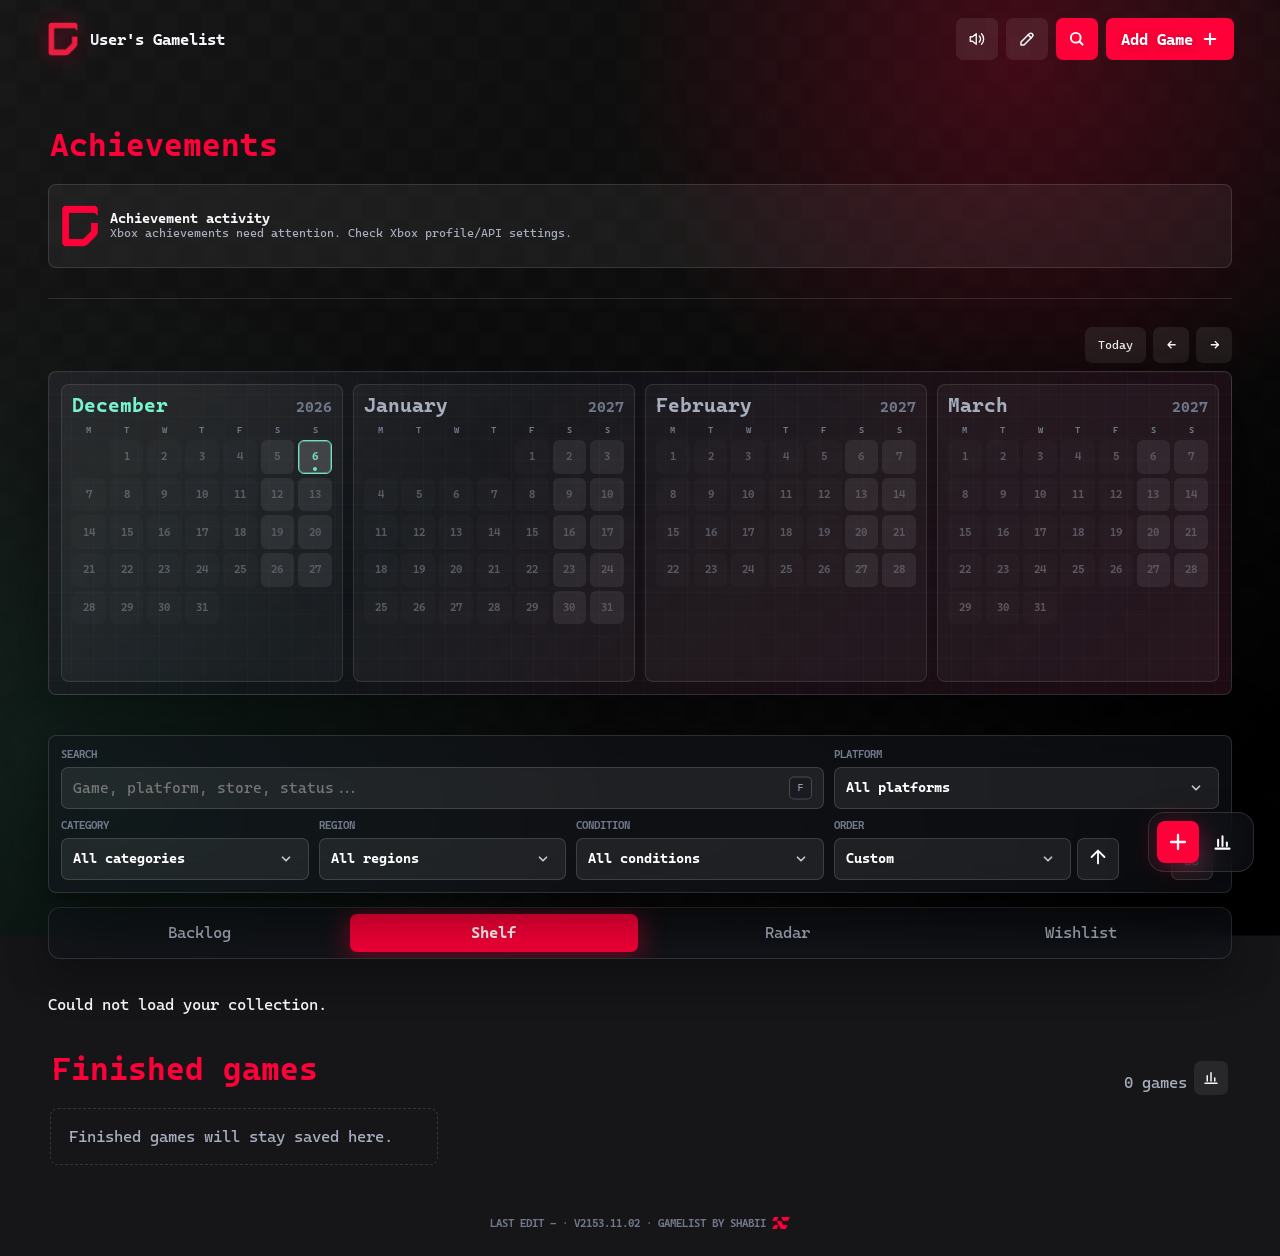
==== commit 088e83c9: "Add Shelf lending controls and borrower badges" ====
--- a/collection-ui.html
+++ b/collection-ui.html
@@ -475,7 +475,7 @@
             </div></fieldset></div>
             <label class="shelf-gamelist-status-field"><span data-i18n="Other tags">Other tags</span><input id="shelfGamelistStatusesInput" placeholder="To Collect, Scarce, Waiting for Physical" data-i18n-placeholder="To Collect, Scarce, Waiting for Physical"></label>
             <label class="wide shelf-condition-notes-field"><span data-i18n="Condition Notes">Condition Notes</span><textarea id="notesInput" rows="3" placeholder="Missing booklet, sealed, damaged case..." data-i18n-placeholder="Missing booklet, sealed, damaged case..."></textarea></label>
-            <label class="shelf-owner-field"><span data-i18n="Owner">Owner</span><input id="ownersInput" placeholder="Judy, Jordi, Cage" data-i18n-placeholder="Judy, Jordi, Cage"></label>
+            <div class="shelf-owner-field shelf-lending-fields"><label><span data-i18n="Owner">Owner</span><input id="ownersInput" placeholder="Judy, Jordi, Cage" data-i18n-placeholder="Judy, Jordi, Cage"></label><label class="shelf-lent-field"><span data-i18n="Lent to">Lent to</span><input id="lentToInput" maxlength="120" autocomplete="off" placeholder="Borrower name" data-i18n-placeholder="Borrower name"></label></div>
             <label class="shelf-achievement-search-field"><span data-i18n="Alternate Achievement search name">Alternate Achievement search name</span><input id="trophyNameInput" placeholder="Optional alternate title" data-i18n-placeholder="Optional alternate title"></label>
           </div>
         </section>
--- a/styles.css
+++ b/styles.css
@@ -240,7 +240,7 @@
   scroll-behavior: smooth;
 }
 
-@media (max-width: 699px) {
+@media (max-width: 689px) {
   html {
     overflow-x: clip;
   }
@@ -520,7 +520,7 @@
 html.theme-font-pokemon {
   --display-title-size: clamp(36px, 3.6vw, 54px);
   --display-title-playing-size: clamp(34px, 4.2vw, 62px);
-  --display-title-line-height: 0.9;
+  --display-title-line-height: 0.9 !important;
 }
 
 html.theme-font-default {
@@ -552,11 +552,13 @@
 }
 
 .shell {
+  --shell-inline-padding: clamp(18px, 4vw, 48px);
   display: grid;
   grid-template-columns: minmax(0, 1fr);
   width: 100%;
   margin: 0 auto;
-  padding: clamp(8px, 2vw, 24px) clamp(18px, 4vw, 48px) clamp(18px, 4vw, 48px);
+  padding: clamp(8px, 2vw, 24px) var(--shell-inline-padding)
+    clamp(18px, 4vw, 48px);
 }
 
 .shell > * {
@@ -723,7 +725,7 @@
   padding: 4px 18px 8px 0;
   overflow-x: auto;
   overflow-y: hidden;
-  scroll-padding-left: 18px;
+  scroll-padding-left: 0;
   scroll-snap-type: x mandatory;
   scrollbar-width: none;
   -webkit-mask-image: linear-gradient(
@@ -746,12 +748,29 @@
   mask-size: 100% 100%;
 }
 
-.playing-section.playing-at-end:not(.playing-at-start) .card-list {
+.playing-section:not(.playing-at-start) .card-list {
   --playing-mask-left: min(92px, 10vw);
 }
 
 .playing-section:not(.playing-at-end) .card-list {
   --playing-mask-right: min(92px, 10vw);
+}
+
+/* Let carousel content scroll through both shell gutters. */
+.shell > .playing-section .playing-panel {
+  overflow: visible;
+}
+
+.shell > .playing-section .playing-panel > .playing-list,
+.shell > .playing-section .playing-finished-list {
+  box-sizing: border-box;
+  width: calc(100% + 2 * var(--shell-inline-padding));
+  margin-left: calc(-1 * var(--shell-inline-padding));
+  margin-right: calc(-1 * var(--shell-inline-padding));
+  padding-left: var(--shell-inline-padding);
+  padding-right: var(--shell-inline-padding);
+  scroll-padding-left: var(--shell-inline-padding);
+  scroll-padding-right: var(--shell-inline-padding);
 }
 
 .playing-section .card-list::-webkit-scrollbar {
@@ -817,7 +836,7 @@
   mask-size: 100% 100%;
 }
 
-.playing-finished.finished-has-overflow.finished-at-end:not(.finished-at-start)
+.playing-finished.finished-has-overflow:not(.finished-at-start)
   .playing-finished-list {
   --finished-mask-left: min(58px, 13vw);
 }
@@ -1442,7 +1461,7 @@
   transform: translateY(-42px);
 }
 
-@media (max-width: 699px) {
+@media (max-width: 689px) {
   #gotyDialog,
   #gotyStatsPreviewDialog {
     position: fixed;
@@ -1514,7 +1533,7 @@
   }
 }
 
-@media (min-width: 700px) {
+@media (min-width: 690px) {
   .goty-dialog .goty-modal {
     max-height: calc(100dvh - clamp(16px, 3vw, 28px) - 96px);
   }
@@ -2329,7 +2348,7 @@
     transform 180ms ease;
 }
 
-@media (min-width: 700px) {
+@media (min-width: 690px) {
   .goty-callout {
     bottom: clamp(16px, 3vw, 28px);
   }
@@ -3339,6 +3358,10 @@
   text-transform: uppercase;
 }
 
+.eyebrow {
+  visibility: hidden !important;
+}
+
 h1,
 h2,
 h3,
@@ -3423,6 +3446,15 @@
   margin-bottom: 0;
   font-size: 17px;
   line-height: 1.2;
+}
+
+@media (min-width: 690px) {
+  .column-head h2,
+  .modal-head h2,
+  .detail-body h2,
+  .shelf-intro h1 {
+    margin-bottom: 8px;
+  }
 }
 
 .stats {
@@ -3873,6 +3905,8 @@
 #deleteButton:hover,
 .completed-stats-button:hover,
 .completed-stats-button:focus-visible,
+.detail-edit:hover,
+.detail-edit:focus-visible,
 .edit-action:hover,
 .row-edit-action:hover,
 .row-edit-action:focus-visible,
@@ -3979,7 +4013,7 @@
   border-radius: 8px;
 }
 
-@media (min-width: 700px) {
+@media (min-width: 690px) {
   .release-months {
     background: var(--grid-fade), var(--grid-texture), var(--panel);
     background-size:
@@ -4003,7 +4037,7 @@
   }
 }
 
-@media (min-width: 700px) and (max-width: 899px) {
+@media (min-width: 690px) and (max-width: 899px) {
   .release-months {
     grid-template-columns: repeat(2, minmax(0, 1fr));
   }
@@ -5237,7 +5271,7 @@
   z-index: 0;
 }
 
-@media (min-width: 700px) {
+@media (min-width: 690px) {
   .card-list.list-view .game-row {
     grid-template-columns:
       42px minmax(145px, 230px) minmax(0, 2.2fr) minmax(120px, 0.8fr)
@@ -6033,7 +6067,7 @@
   scroll-snap-stop: always;
 }
 
-@media (min-width: 700px) {
+@media (min-width: 690px) {
   .playing-section
     .game-card.playing-card:not(:has(.card-trophies:not([hidden]))) {
     grid-template-rows: auto;
@@ -6043,8 +6077,8 @@
 
 /* Let tablet playing cards shrink their poster column with the viewport.
    The desktop 300px minimum made portrait covers taller than the content
-   column at 700–1100px, so cards with more metadata grew much taller. */
-@media (min-width: 700px) and (max-width: 1100px) {
+   column at 690–1100px, so cards with more metadata grew much taller. */
+@media (min-width: 690px) and (max-width: 1100px) {
   .playing-section .game-card {
     grid-template-columns: clamp(210px, 26vw, 286px) minmax(0, 1fr);
     min-height: 0;
@@ -6187,7 +6221,7 @@
   border-radius: 3px;
 }
 
-@media (min-width: 700px) and (max-width: 1100px) {
+@media (min-width: 690px) and (max-width: 1100px) {
   .playing-section .card-trophy-list {
     grid-template-columns: repeat(2, minmax(0, 1fr));
   }
@@ -8266,7 +8300,7 @@
   display: none;
 }
 
-@media (min-width: 700px) {
+@media (min-width: 690px) {
   .top-actions #syncButton {
     order: 1;
   }
@@ -8411,7 +8445,7 @@
   height: 23px;
 }
 
-@media (min-width: 700px) {
+@media (min-width: 690px) {
   #floatingStatsButton,
   #completedStatsButton {
     position: relative;
@@ -8552,7 +8586,7 @@
   display: none;
 }
 
-@media (min-width: 700px) {
+@media (min-width: 690px) {
   .playing-card .complete-action .check-icon,
   .playing-card .backlog-action .back-icon {
     display: block;
@@ -8759,7 +8793,7 @@
   min-width: 0;
 }
 
-@media (min-width: 700px) and (hover: hover) and (pointer: fine) {
+@media (min-width: 690px) and (hover: hover) and (pointer: fine) {
   .card-list:not(.list-view) .game-card .edit-action,
   .completed-list:not(.list-view) .completed-edit-action,
   .shelf-grid:not(.list-view) .game-card .edit-action {
@@ -8878,7 +8912,7 @@
   --rating-star-gap: 1px;
 }
 
-@media (max-width: 699px) {
+@media (max-width: 689px) {
   .completed-rating-stars .star-display {
     --rating-star-size: 11px;
   }
@@ -9019,7 +9053,7 @@
   height: 16px;
 }
 
-@media (min-width: 700px) {
+@media (min-width: 690px) {
   .completed-stream-toggle[data-tooltip],
   .playing-stream-toggle[data-tooltip] {
     position: relative;
@@ -9208,7 +9242,7 @@
   overscroll-behavior: contain;
 }
 
-@media (max-width: 699px) {
+@media (max-width: 689px) {
   .finished-stats-dialog {
     touch-action: pan-y;
   }
@@ -9220,7 +9254,7 @@
   gap: 10px;
 }
 
-@media (min-width: 700px) {
+@media (min-width: 690px) {
   .finished-stats-kpis.is-grid-3 {
     grid-template-columns: repeat(3, minmax(0, 1fr));
   }
@@ -11197,7 +11231,7 @@
   margin: 0;
 }
 
-@media (min-width: 700px) {
+@media (min-width: 690px) {
   .completed-list.list-view .completed-row {
     grid-template-columns: 42px minmax(145px, 230px) minmax(0, 1fr) auto;
     min-height: 64px;
@@ -11439,7 +11473,7 @@
   display: none !important;
 }
 
-@media (min-width: 700px) {
+@media (min-width: 690px) {
   #gameDialog,
   #addDialog {
     width: min(1120px, calc(100vw - 64px));
@@ -11527,7 +11561,7 @@
   margin-bottom: 16px;
 }
 
-@media (min-width: 700px) {
+@media (min-width: 690px) {
   #updatesDialog {
     width: min(920px, calc(100vw - 64px));
   }
@@ -12179,7 +12213,7 @@
   );
 }
 
-@media (max-width: 699px) {
+@media (max-width: 689px) {
   .settings-dialog[open] {
     position: fixed;
     inset: 0;
@@ -12265,7 +12299,7 @@
   font-family: var(--display-title-font);
 }
 
-@media (max-width: 699px) {
+@media (max-width: 689px) {
   .settings-layout-card {
     min-width: 0;
   }
@@ -13377,7 +13411,7 @@
     0 16px 34px rgba(31, 42, 61, 0.2);
 }
 
-@media (min-width: 700px) {
+@media (min-width: 690px) {
   html.theme-light .release-months {
     background: var(--grid-fade), var(--grid-texture), var(--panel);
     background-size:
@@ -13663,6 +13697,8 @@
 html.theme-light #deleteButton:hover,
 html.theme-light .completed-stats-button:hover,
 html.theme-light .completed-stats-button:focus-visible,
+html.theme-light .detail-edit:hover,
+html.theme-light .detail-edit:focus-visible,
 html.theme-light .edit-action:hover,
 html.theme-light .completed-edit-action:hover,
 html.theme-light .history-edit-action:hover,
@@ -14507,7 +14543,7 @@
   border-radius: 4px;
 }
 
-@media (max-width: 699px) {
+@media (max-width: 689px) {
   .settings-store-list {
     grid-template-columns: repeat(2, minmax(0, 1fr));
   }
@@ -14646,7 +14682,7 @@
 .detail-edit {
   position: absolute;
   top: 12px;
-  right: 54px;
+  right: 58px;
   z-index: 2;
 }
 
@@ -14687,9 +14723,12 @@
 }
 
 .detail-trophies {
-  margin-top: 16px;
-  padding-top: 14px;
+  margin-top: 10px;
   border-top: 1px solid var(--line);
+}
+
+#detailTrophies {
+  padding-top: 8px;
 }
 
 .detail-condition.price-panel-hidden:not([hidden]) ~ .detail-trophies {
@@ -14981,7 +15020,7 @@
   box-shadow: 0 0 0 3px color-mix(in srgb, var(--accent) 12%, transparent);
 }
 
-@media (min-width: 700px) {
+@media (min-width: 690px) {
   .playing-section .card-trophy-meta {
     display: block;
   }
@@ -15436,7 +15475,7 @@
   justify-self: start;
 }
 
-@media (max-width: 699px) {
+@media (max-width: 689px) {
   .detail-rating-grid {
     grid-template-columns: repeat(auto-fit, minmax(130px, max-content));
     gap: 13px 16px;
@@ -15557,7 +15596,7 @@
   border: 1px solid rgba(255, 255, 255, 0.12);
 }
 
-@media (max-width: 699px) {
+@media (max-width: 689px) {
   .settings-page-toggle-row {
     grid-template-columns: 1fr;
   }
@@ -15908,7 +15947,7 @@
   grid-template-columns: repeat(3, minmax(0, 1fr));
 }
 
-@media (min-width: 700px) {
+@media (min-width: 690px) {
   .game-rating-grid {
     --rating-star-size: 25px;
     --rating-star-gap: 5px;
@@ -15923,7 +15962,7 @@
   grid-template-columns: repeat(2, minmax(0, 1fr));
 }
 
-@media (min-width: 700px) {
+@media (min-width: 690px) {
   .finish-rating-grid {
     --rating-star-size: 23px;
     --rating-star-gap: 4px;
@@ -16569,7 +16608,7 @@
   }
 }
 
-@media (max-width: 699px) {
+@media (max-width: 689px) {
   body:not(.can-edit) #loginButton {
     display: none !important;
   }
@@ -17988,22 +18027,20 @@
     grid-template-columns: 1fr;
     gap: 10px;
     padding-right: 10px;
-    scroll-padding-left: 10px;
-  }
-
-  .playing-section.playing-at-end:not(.playing-at-start) .card-list {
-    --playing-mask-left: 34px;
+    scroll-padding-left: 0;
+  }
+
+  .playing-section:not(.playing-at-start) .card-list {
+    --playing-mask-left: 12px;
+  }
+
+  .playing-finished.finished-has-overflow:not(.finished-at-start)
+    .playing-finished-list {
+    --finished-mask-left: 10px;
   }
 
   .playing-section:not(.playing-at-end) .card-list {
     --playing-mask-right: 34px;
-  }
-
-  .playing-finished.finished-has-overflow.finished-at-end:not(
-      .finished-at-start
-    )
-    .playing-finished-list {
-    --finished-mask-left: 28px;
   }
 
   .playing-finished.finished-has-overflow:not(.finished-at-end)
@@ -18530,10 +18567,10 @@
   }
 }
 
-@media (width <= 699px) {
+@media (width <= 689px) {
   .completed > .column-head {
     display: grid;
-    grid-template-columns: minmax(0, 1fr);
+    grid-template-columns: minmax(0, 200px);
     gap: 10px;
   }
 
@@ -18862,6 +18899,7 @@
   }
 
   .shell {
+    --shell-inline-padding: 14px;
     padding: 14px;
   }
 
@@ -18878,7 +18916,7 @@
   }
 }
 
-@media (min-width: 700px) {
+@media (min-width: 690px) {
   #mobileDockUp {
     display: grid !important;
     order: 1;
@@ -19248,7 +19286,7 @@
   }
 }
 
-@media (max-width: 699px) {
+@media (max-width: 689px) {
   main.shell:has(#gotySection:not([hidden])) #gotySection,
   main.shell:not(:has(#gotySection:not([hidden])))
     #playingSection:not([hidden]) {
@@ -19386,7 +19424,7 @@
   transition: opacity 180ms ease;
 }
 
-@media (max-width: 699px) {
+@media (max-width: 689px) {
   #mobileDockGoty:hover,
   #mobileDockGoty:focus-visible,
   #mobileDockGoty:active,
@@ -19405,7 +19443,7 @@
   }
 }
 
-@media (min-width: 700px) {
+@media (min-width: 690px) {
   #gotyDialog[open] {
     position: fixed;
     inset: 8px !important;
@@ -19433,7 +19471,7 @@
   }
 }
 
-@media (max-width: 699px) {
+@media (max-width: 689px) {
   #gotyStatsPreviewDialog .goty-stats-preview-modal {
     display: flex !important;
     flex-direction: column;
@@ -19473,7 +19511,7 @@
   }
 }
 
-@media (min-width: 700px) {
+@media (min-width: 690px) {
   #gotyStatsPreviewDialog {
     height: calc(100dvh - 24px);
     max-height: calc(100dvh - 24px);
@@ -19508,7 +19546,7 @@
   }
 }
 
-@media (max-width: 699px) {
+@media (max-width: 689px) {
   #mobileDockAdd:not([hidden]) {
     color: #fff;
     background: var(--accent);
@@ -19814,7 +19852,7 @@
   display: none !important;
 }
 
-@media (min-width: 700px) {
+@media (min-width: 690px) {
   #addGameForm.gamelist-target-editor .shelf-editor-grid {
     grid-template-columns: 132px repeat(12, minmax(0, 1fr));
     align-items: end;
@@ -19828,17 +19866,17 @@
   }
 
   #addGameForm.gamelist-target-editor .shelf-title-field {
-    grid-column: 2 / span 6;
+    grid-column: 2 / span 5;
     grid-row: 1;
   }
 
   #addGameForm.gamelist-target-editor .shelf-console-field {
-    grid-column: 8 / span 4;
+    grid-column: 7 / span 4;
     grid-row: 1;
   }
 
   #addGameForm.gamelist-target-editor .gamelist-target-digital-field {
-    grid-column: 12 / span 2;
+    grid-column: 11 / span 3;
     grid-row: 1;
     align-self: end;
     min-width: 0;
@@ -19924,7 +19962,7 @@
 #gameDialog.is-new-game .collection-form-grid > .release-text-field {
   grid-column: span 7;
 }
-@media (min-width: 700px) {
+@media (min-width: 690px) {
   .playing-finished-progress {
     grid-template-columns: 14px auto minmax(0, 1fr);
   }
@@ -19963,7 +20001,7 @@
   }
 }
 
-@media (max-width: 699px) {
+@media (max-width: 689px) {
   .playing-finished-game .playing-finished-progress strong {
     align-self: center;
     font-size: 10px;
@@ -20017,7 +20055,7 @@
 }
 
 /* Keep the mobile playing actions in their own columns without overlap. */
-@media (max-width: 699px) {
+@media (max-width: 689px) {
   .playing-section .game-card.playing-card h3 {
     font-size: clamp(28px, 7vw, 40px);
     line-height: 1.05;
@@ -20088,7 +20126,7 @@
 }
 
 /* Compact mobile list actions leave the text column room to breathe. */
-@media (max-width: 699px) {
+@media (max-width: 689px) {
   .card-list .game-card:not(.playing-card) .title-line > .edit-action,
   .card-list .game-card:not(.playing-card) .card-actions > .delete-action,
   .shelf-grid .game-card .title-line > .edit-action,
@@ -20222,7 +20260,7 @@
   }
 }
 
-@media (max-width: 699px) {
+@media (max-width: 689px) {
   #addGameForm .modal-head h2.mobile-two-line-title {
     line-height: 1.05;
     white-space: nowrap;
@@ -20312,7 +20350,7 @@
   }
 }
 
-@media (max-width: 699px) {
+@media (max-width: 689px) {
   #backlog .card-list.list-view .game-row .psn-progress-pill,
   #upcoming .card-list.list-view .game-row .psn-progress-pill,
   #wanted .card-list.list-view .game-row .psn-progress-pill {
@@ -20328,7 +20366,7 @@
   }
 }
 
-@media (max-width: 699px) {
+@media (max-width: 689px) {
   #backlog
     .card-list:not(.list-view)
     .game-card:not(.playing-card)
@@ -20348,7 +20386,7 @@
 }
 
 /* Keep action names visible on mobile cards in Backlog, Radar, and Wishlist. */
-@media (max-width: 699px) {
+@media (max-width: 689px) {
   .card-list .game-card:not(.playing-card) .card-actions > button {
     min-height: 42px;
     height: 42px;
@@ -20460,7 +20498,7 @@
 }
 
 /* Keep prices beside card actions when the card has enough horizontal space. */
-@media (max-width: 699px) {
+@media (max-width: 689px) {
   .card-list:not(.list-view) .game-card.has-price-footer .card-footer {
     display: flex;
     flex-direction: row;
@@ -20511,7 +20549,7 @@
 }
 
 /* With no second line of tags, center badges over the full list row. */
-@media (min-width: 700px) {
+@media (min-width: 690px) {
   .game-row:has(> .game-row-tags:empty) > .game-row-core {
     grid-row: 1 / -1;
     align-self: center;
@@ -20575,7 +20613,7 @@
   }
 }
 
-@media (min-width: 700px) {
+@media (min-width: 690px) {
   .playing-section .game-card.playing-card .card-actions > .backlog-action {
     box-sizing: border-box;
     display: grid;
@@ -20603,7 +20641,7 @@
   }
 }
 
-@media (max-width: 699px) {
+@media (max-width: 689px) {
   :is(#releaseDialog, #shelfReleaseDialog)
     .release-dialog-list
     .game-card
@@ -20765,7 +20803,7 @@
 
 html.theme-font-pokemon .shelf-intro h1 {
   font-size: clamp(52px, 7vw, 94px);
-  line-height: 0.78;
+  line-height: 0.78 !important;
   letter-spacing: 0;
 }
 
@@ -21044,7 +21082,7 @@
   text-align: center;
 }
 
-@media (min-width: 700px) {
+@media (min-width: 690px) {
   .shelf-stats-body .finished-stats-kpis.is-shelf-one > .finished-stats-kpi,
   .shelf-stats-body .finished-stats-kpis.is-shelf-two > .finished-stats-kpi {
     justify-items: start;
@@ -21231,7 +21269,7 @@
   grid-auto-rows: minmax(92px, auto);
 }
 
-@media (max-width: 699px) {
+@media (max-width: 689px) {
   .shelf-stats-dialog {
     box-sizing: border-box;
     width: calc(100% - 14px);
@@ -21270,7 +21308,7 @@
   background: unset;
 }
 
-@media (max-width: 699px) {
+@media (max-width: 689px) {
   .shelf-page .detail-cover {
     max-height: unset;
   }
@@ -22084,7 +22122,7 @@
   gap: 6px;
 }
 
-@media (min-width: 700px) {
+@media (min-width: 690px) {
   .shelf-grid.preorders-view.list-view .game-row {
     grid-template-columns:
       42px minmax(145px, 230px) minmax(0, 2.2fr) minmax(120px, 0.8fr)
@@ -22911,7 +22949,7 @@
 }
 
 #addGameForm #shelfGamelistTargetPicker,
-#addGameForm.digital-tracking-disabled .lookup-digital-check {
+#addGameForm.digital-tracking-disabled:not(.gamelist-target-editor) .lookup-digital-check {
   display: none !important;
 }
 
@@ -22964,7 +23002,7 @@
   margin-bottom: 12px;
 }
 
-@media (max-width: 699px) {
+@media (max-width: 689px) {
   #shelfGamelistPreorderStreamRow.has-playing-option.has-stream {
     grid-template-columns: repeat(2, minmax(0, 1fr));
   }
@@ -22988,7 +23026,7 @@
   display: grid !important;
 }
 
-@media (min-width: 700px) {
+@media (min-width: 690px) {
   #addGameForm.combined-collection-editor .shelf-editor-grid {
     --collection-extra-row: 5;
     --collection-owner-offset: 3;
@@ -23039,14 +23077,9 @@
       var(--collection-extra-row) + var(--collection-owner-offset)
     ) !important;
   }
-  #addGameForm.gamelist-target-editor.digital-tracking-disabled
-    .shelf-editor-grid.unified-game-editor-grid
-    > .shelf-console-field {
-    grid-column: 14 / span 12;
-  }
-}
-
-@media (max-width: 699px) {
+}
+
+@media (max-width: 689px) {
   #addGameForm.combined-collection-editor
     .shelf-editor-grid
     > :is(
@@ -23118,7 +23151,7 @@
   display: none !important;
 }
 
-@media (min-width: 700px) {
+@media (min-width: 690px) {
   #addGameForm .shelf-editor-grid > * {
     order: 30;
   }
@@ -23279,7 +23312,7 @@
   }
 }
 
-@media (max-width: 699px) {
+@media (max-width: 689px) {
   .shelf-editor-cover-preview {
     display: none !important;
   }
@@ -23302,7 +23335,7 @@
   grid-column: span 6;
 }
 
-@media (min-width: 700px) {
+@media (min-width: 690px) {
   .digital-game-editor .shelf-release-field,
   .digital-game-editor .shelf-owner-field {
     grid-column: 1 / span 6;
@@ -23895,7 +23928,7 @@
   }
 }
 
-@media (min-width: 700px) and (max-width: 1300px) {
+@media (min-width: 690px) and (max-width: 1300px) {
   .shelf-toolbar {
     grid-template-columns:
       minmax(0, 1fr) minmax(0, 1fr) minmax(0, 1.5fr)
@@ -23928,7 +23961,7 @@
   }
 }
 
-@media (max-width: 699px) {
+@media (max-width: 689px) {
   #addGameForm.gamelist-target-editor .shelf-entitlement-grid-spacer {
     display: none !important;
   }
@@ -24492,7 +24525,7 @@
   object-fit: cover;
 }
 
-@media (max-width: 699px) {
+@media (max-width: 689px) {
   .shelf-dialog .detail-cover#detailCoverWrap {
     width: 100%;
     height: var(--shelf-cover-height, 520px);
@@ -24507,7 +24540,7 @@
 }
 
 /* Keep the unified Gamelist editor aligned with the Shelf cover-first layout. */
-@media (min-width: 700px) {
+@media (min-width: 690px) {
   #addGameForm.gamelist-target-editor .shelf-editor-grid {
     position: relative;
     grid-template-columns: 160px repeat(12, minmax(0, 1fr));
@@ -24528,15 +24561,15 @@
   }
 
   #addGameForm.gamelist-target-editor .shelf-title-field {
-    grid-column: 2 / span 6;
+    grid-column: 2 / span 5;
     grid-row: 1;
   }
   #addGameForm.gamelist-target-editor .shelf-console-field {
-    grid-column: 8 / span 4;
+    grid-column: 7 / span 4;
     grid-row: 1;
   }
   #addGameForm.gamelist-target-editor .gamelist-target-digital-field {
-    grid-column: 12 / span 2;
+    grid-column: 11 / span 3;
     grid-row: 1;
   }
   #addGameForm.gamelist-target-editor .shelf-release-field {
@@ -24612,7 +24645,7 @@
   }
 }
 
-@media (min-width: 700px) {
+@media (min-width: 690px) {
   #addGameForm:not(.gamelist-target-editor):not(.digital-tracking-disabled)
     .shelf-console-field {
     grid-column: 8 / span 4;
@@ -24805,7 +24838,7 @@
   grid-column: 1 / -1;
 }
 
-@media (max-width: 699px) {
+@media (max-width: 689px) {
   #addGameForm.shelf-gamelist-import-mini .modal-head {
     position: relative;
     flex-direction: column;
@@ -24892,7 +24925,22 @@
   display: none;
 }
 
-@media (max-width: 699px) {
+@media (max-width: 689px) {
+  #addGameForm.gamelist-target-editor .shelf-editor-grid {
+    grid-template-columns: minmax(0, 1fr);
+  }
+
+  #addGameForm.gamelist-target-editor .shelf-editor-grid > :not(.shelf-editor-cover-preview) {
+    grid-column: 1 / -1 !important;
+    grid-row: auto;
+  }
+
+  #addGameForm.gamelist-target-editor .shelf-editor-grid > .shelf-editor-cover-preview {
+    grid-column: 1 / -1;
+    grid-row: auto;
+    width: min(160px, 100%);
+  }
+
   /* Shelf follows the shared markup: DLC, subscription, then release details. */
   #addGameForm.gamelist-target-editor .shelf-entitlement-field {
     order: 11;
@@ -24943,7 +24991,7 @@
   }
 }
 
-@media (max-width: 699px) {
+@media (max-width: 689px) {
   .shelf-grid .status-pill {
     display: none !important;
   }
@@ -24963,7 +25011,7 @@
 }
 
 /* The unified Shelf dialog lives inside .shelf-page rather than .shelf-dialog. */
-@media (max-width: 699px) {
+@media (max-width: 689px) {
   .shelf-page #detailDialog .detail-cover {
     box-sizing: border-box;
     display: block;
@@ -25044,7 +25092,7 @@
 }
 
 /* Keep tablet release calendars to two or three months total. */
-@media (min-width: 700px) and (max-width: 899px) {
+@media (min-width: 690px) and (max-width: 899px) {
   .release-months {
     grid-template-columns: repeat(2, minmax(0, 1fr));
   }
@@ -25090,7 +25138,7 @@
   }
 }
 
-@media (min-width: 700px) and (max-width: 800px) {
+@media (min-width: 690px) and (max-width: 800px) {
   #searchButton {
     display: none !important;
   }
@@ -25156,9 +25204,9 @@
   opacity: 0.6;
 }
 
-@media (max-width: 699px) {
+@media (max-width: 689px) {
   .mobile-section-tabs button {
-    font-size: 12px;
+    font-size: 14px;
   }
   .completed > .column-head {
     grid-template-columns: minmax(0, 1fr) auto;
@@ -25266,3 +25314,28 @@
     grid-template-columns: repeat(6, minmax(0, 1fr));
   }
 }
+
+/* Shelf lending shares owner colors and the preorder count layout. */
+.lent-count-pill {
+  --preorder-accent: #b4ed32;
+  --preorder-accent-text: #152000;
+}
+.shelf-grid :is(.game-card, .game-row).lent-card {
+  background: repeating-linear-gradient(135deg, color-mix(in srgb, var(--lent-color, var(--accent)) 14%, transparent) 0 6px, transparent 6px 12px), var(--panel) !important;
+  border-color: color-mix(in srgb, var(--lent-color, var(--accent)) 36%, transparent);
+}
+.shelf-lending-fields, .shelf-lending-fields > label, .shelf-lending-modal > label {
+  display: grid;
+  gap: 8px;
+  min-width: 0;
+}
+.shelf-lending-fields { align-self: start; }
+.shelf-lending-fields input { width: 100%; min-width: 0; box-sizing: border-box; }
+.shelf-lending-dialog { width: min(440px, calc(100vw - 32px)); }
+.shelf-lending-modal { width: 100%; box-sizing: border-box; }
+.shelf-lending-modal > p { overflow-wrap: anywhere; }
+.shelf-lending-error { color: var(--danger, #ff7777); }
+.shelf-grid .game-card .card-actions:has(.shelf-lend-action) { display: flex; flex-wrap: wrap; gap: 6px; }
+.shelf-grid .shelf-lend-action { flex: 0 0 auto; white-space: nowrap; }
+.shelf-grid .game-row-actions-bottom:has(.shelf-lend-action) { display: flex; flex-wrap: wrap; gap: 6px; }
+.lent-badge { max-width: 100%; overflow-wrap: anywhere; }
--- a/game-editor-layout.css
+++ b/game-editor-layout.css
@@ -155,7 +155,7 @@
   margin: 0;
 }
 
-@media (min-width: 700px) {
+@media (min-width: 690px) {
   :is(#gameDialog:not(.shelf-destination-selected), #addGameForm.gamelist-target-editor:not(.shelf-gamelist-import-mini)) .unified-game-editor-grid {
     grid-template-columns: 160px repeat(24, minmax(0, 1fr));
     grid-template-rows: repeat(3, 72px);
@@ -207,7 +207,7 @@
   #gameDialog .unified-game-editor-grid > .notes-field { grid-column: 1 / -1; grid-row: 7; }
 }
 
-@media (max-width: 699px) {
+@media (max-width: 689px) {
   #gameDialog .unified-game-editor-grid { grid-template-columns: repeat(2, minmax(0, 1fr)); }
   #gameDialog .unified-game-editor-grid > * { grid-column: 1 / -1; }
   #gameDialog .unified-game-editor-grid > :is(.dlc-check, .emulator-check, .multiplayer-check, .coop-check) { grid-column: span 1 !important; }
@@ -224,13 +224,13 @@
 }
 
 /* Editing keeps list selection between the collecting details and owner fields. */
-@media (min-width: 700px) {
+@media (min-width: 690px) {
   #gameDialog:not(.is-new-game) .unified-game-editor-grid > #gameListControls { grid-column: 1 / -1; grid-row: 5; }
   #gameDialog:not(.is-new-game) .collection-form-grid.unified-game-editor-grid > :is(.owners-field, .trophy-search-field) { grid-row: 6; }
   #gameDialog:not(.is-new-game) .unified-game-editor-grid > .notes-field { grid-row: 8; }
 }
 
-@media (max-width: 699px) {
+@media (max-width: 689px) {
   #gameDialog:not(.is-new-game) .unified-game-editor-grid > #gameListControls { order: 21; }
   #gameDialog:not(.is-new-game) .collection-form-grid.unified-game-editor-grid > :is(.owners-field, .trophy-search-field) { order: 22; }
   #gameDialog:not(.is-new-game) .unified-game-editor-grid > .notes-field { order: 23; }
@@ -262,7 +262,7 @@
 html.game-editor-embed #addDialog::backdrop { background: transparent; backdrop-filter: none; }
 
 /* Use the same full-height mobile window for every game editor. */
-@media (max-width: 699px) {
+@media (max-width: 689px) {
   :is(#gameDialog, #addDialog) {
     position: fixed;
     inset: 0 !important;
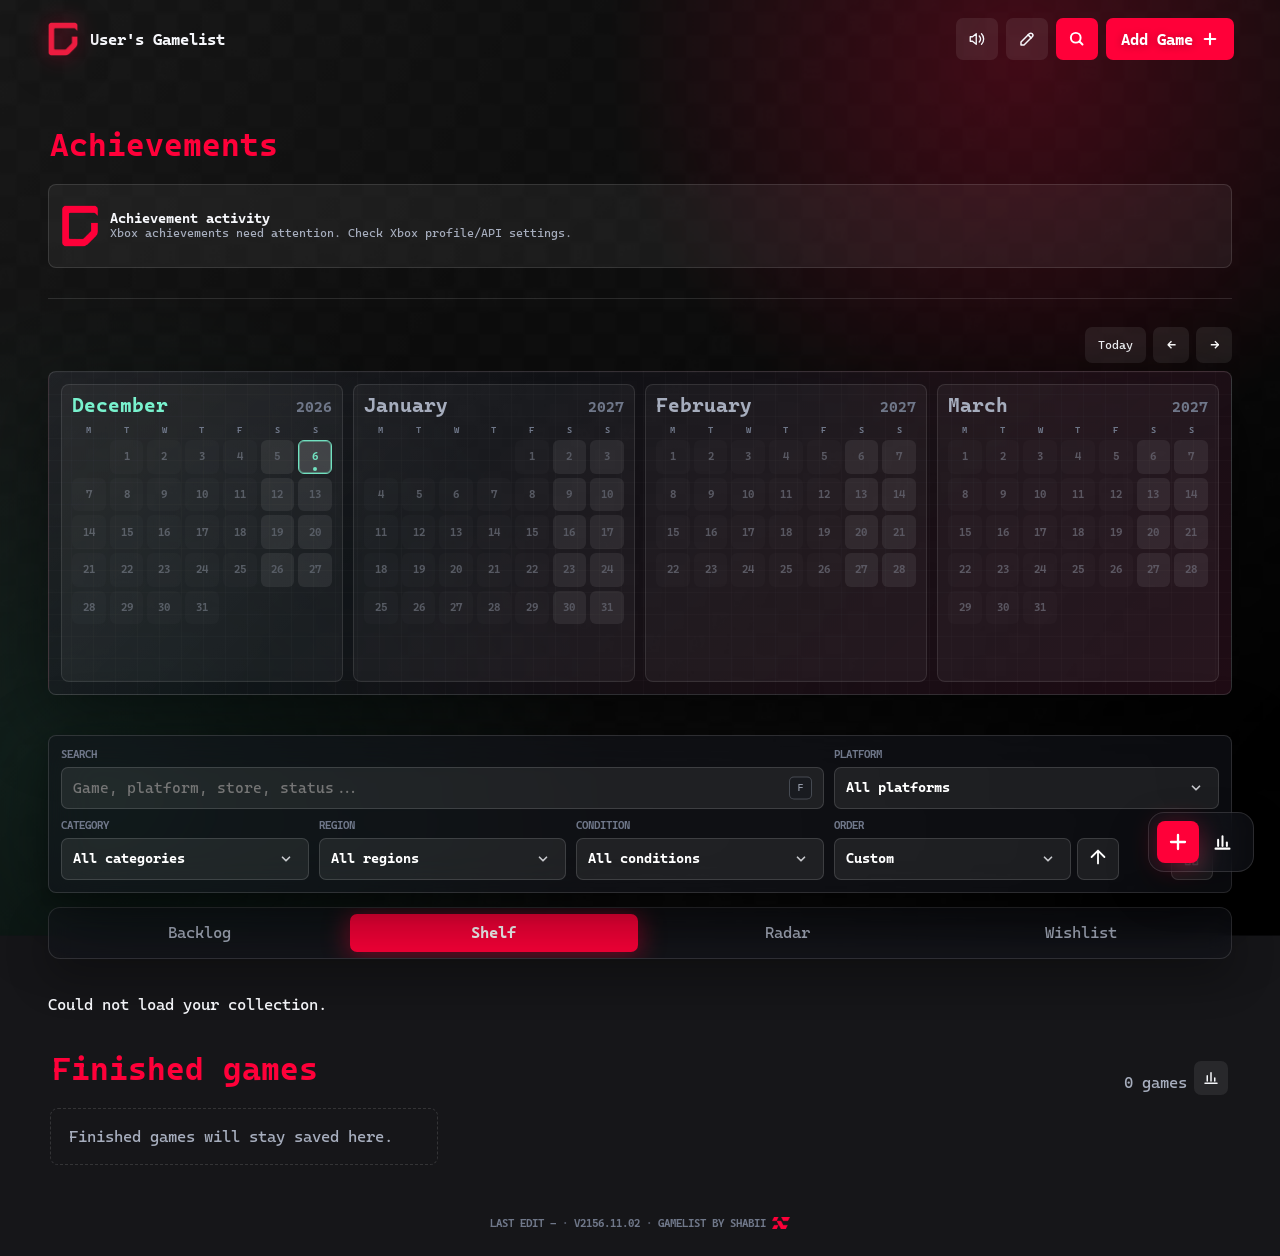
==== commit f1096ab1: "Improve Shelf lending search, dialog details and card spacing" ====
--- a/collection-ui.html
+++ b/collection-ui.html
@@ -292,7 +292,7 @@
         <section class="shelf-library" data-module="library">
           <div class="shelf-tabs" id="shelfTabs" hidden></div>
           <div class="column-head">
-            <h2 id="shelfLibraryTitle" hidden>Shelf</h2>
+            <div><h2 id="shelfLibraryTitle" hidden>Shelf</h2></div>
             <span id="resultCount"></span>
           </div>
           <div class="shelf-grid" id="gameShelf" aria-live="polite"></div>
--- a/styles.css
+++ b/styles.css
@@ -3602,7 +3602,7 @@
     color-mix(in srgb, var(--preorder-accent) 18%, transparent);
 }
 
-.preorder-count-pill .shopping-bag-icon {
+.preorder-count-pill :is(.shopping-bag-icon, .lend-hand-icon) {
   width: 13px;
   height: 13px;
   flex: 0 0 auto;
@@ -3630,6 +3630,7 @@
 .column-head .preorder-count-pill {
   margin-left: 0;
   margin-right: 0;
+  margin-bottom: 0;
 }
 
 .preorder-store-list {
@@ -25335,7 +25336,79 @@
 .shelf-lending-modal { width: 100%; box-sizing: border-box; }
 .shelf-lending-modal > p { overflow-wrap: anywhere; }
 .shelf-lending-error { color: var(--danger, #ff7777); }
-.shelf-grid .game-card .card-actions:has(.shelf-lend-action) { display: flex; flex-wrap: wrap; gap: 6px; }
+.shelf-grid .game-card .card-actions:has(.shelf-lend-action) { display: flex; flex-wrap: nowrap; align-items: center; gap: 6px; width: 100%; min-width: 0; }
 .shelf-grid .shelf-lend-action { flex: 0 0 auto; white-space: nowrap; }
 .shelf-grid .game-row-actions-bottom:has(.shelf-lend-action) { display: flex; flex-wrap: wrap; gap: 6px; }
 .lent-badge { max-width: 100%; overflow-wrap: anywhere; }
+
+.shelf-lent-field[hidden] { display: none; }
+.shelf-lend-action svg {
+  width: 18px;
+  height: 18px;
+  flex: 0 0 18px;
+  stroke: currentColor;
+}
+
+.shelf-lending-modal .modal-head { justify-content: space-between; align-items: flex-start; }
+.shelf-lending-modal .modal-head h2 { min-width: 0; margin: 0; }
+.shelf-lending-modal .modal-head > button { flex: 0 0 auto; margin-left: auto; }
+.shelf-lending-game { display: flex; align-items: center; gap: 14px; margin-bottom: 16px; }
+.shelf-lending-game strong { min-width: 0; overflow-wrap: anywhere; }
+.shelf-lending-cover { width: 64px; height: 88px; flex: 0 0 64px; object-fit: contain; border-radius: 5px; background: var(--panel); }
+.shelf-lending-modal > label { gap: 4px; }
+.shelf-lending-modal > label > span { margin-bottom: 0; }
+
+/* Keep Shelf ownership, borrower and achievement inputs on the same baseline. */
+#addGameForm .shelf-lending-fields > label,
+#addGameForm .shelf-achievement-search-field {
+  display: flex;
+  flex-direction: column;
+  justify-content: flex-end;
+  gap: 6px;
+  min-width: 0;
+}
+#addGameForm .shelf-lending-fields > label > span,
+#addGameForm .shelf-achievement-search-field > span { margin-bottom: 0; }
+#addGameForm .shelf-lending-fields input,
+#addGameForm .shelf-achievement-search-field input { height: 44px; min-height: 44px; box-sizing: border-box; }
+#addGameForm .shelf-lending-fields > .shelf-lent-field[hidden] { display: none; }
+@media (min-width: 690px) {
+  #addGameForm .shelf-lending-fields:has(> .shelf-lent-field:not([hidden])) {
+    grid-template-columns: repeat(2, minmax(0, 1fr));
+    gap: 12px;
+    align-self: end;
+    align-items: end;
+  }
+  #addGameForm .shelf-achievement-search-field { align-self: end; }
+}
+@media (max-width: 689px) {
+  #addGameForm .shelf-lending-fields { grid-template-columns: minmax(0, 1fr); gap: 12px; }
+}
+
+.shelf-lending-info { display: grid; gap: 10px; min-width: 0; }
+.shelf-lending-meta { display: flex; flex-wrap: wrap; align-items: center; gap: 6px; }
+.shelf-lending-meta > * { flex-shrink: 0; }
+
+/* Lending actions share a single row instead of inheriting fixed button widths. */
+.shelf-grid .game-card .card-actions > .shelf-lend-action,
+.shelf-grid .game-card .card-actions > .shelf-add-backlog-action {
+  width: auto;
+  min-width: 0;
+  flex: 0 1 auto;
+  white-space: nowrap;
+}
+@media (max-width: 689px) {
+  .shelf-grid .game-card .card-actions:has(.shelf-lend-action) > :is(.shelf-lend-action, .shelf-add-backlog-action) {
+    padding-inline: 8px;
+    gap: 5px;
+    font-size: 12px;
+  }
+}
+@media (max-width: 380px) {
+  .shelf-grid .game-card .card-actions:has(.shelf-lend-action) { gap: 4px; }
+  .shelf-grid .game-card .card-actions:has(.shelf-lend-action) > :is(.shelf-lend-action, .shelf-add-backlog-action) {
+    padding-inline: 6px;
+    gap: 4px;
+    font-size: 11px;
+  }
+}
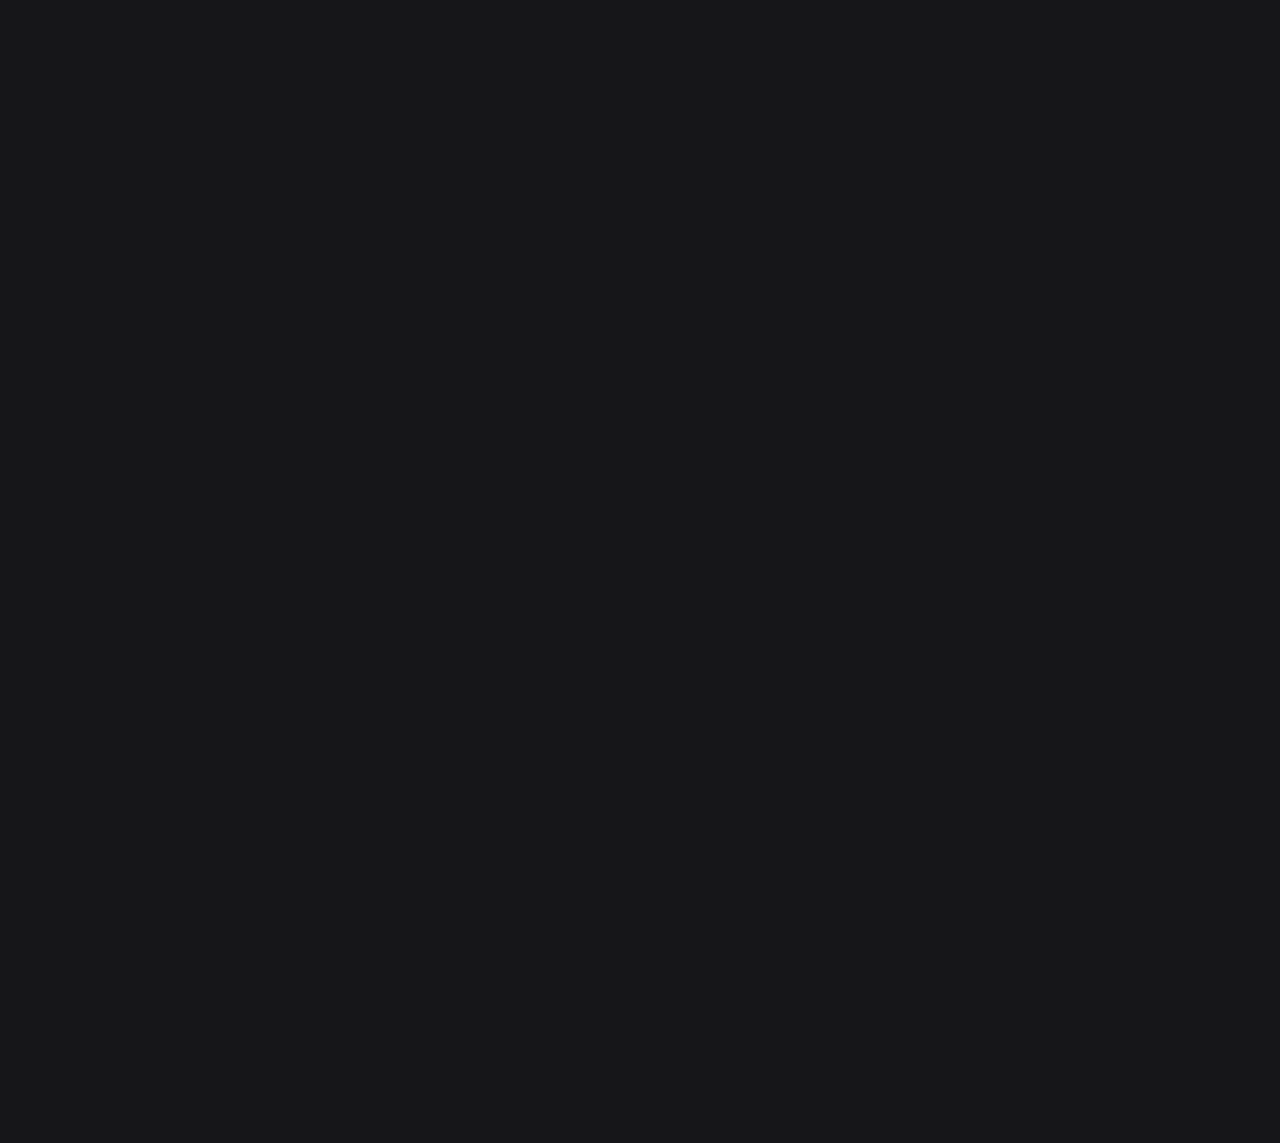
==== commit a4a2ea07: "Add Loose + shelf condition and filter; bump to v2170" ====
--- a/collection-ui.html
+++ b/collection-ui.html
@@ -274,6 +274,7 @@
               <option value="complete" data-i18n="Complete">Complete</option>
               <option value="complete-plus" data-i18n="Complete +">Complete +</option>
               <option value="loose" data-i18n="Loose">Loose</option>
+              <option value="loose-plus" data-i18n="Loose +">Loose +</option>
               <option value="sealed" data-i18n="Sealed">Sealed</option>
             </select>
           </label>
--- a/styles.css
+++ b/styles.css
@@ -7600,7 +7600,7 @@
 
 .playtime-date-pill.live-playtime-pill.is-expanded .live-playtime-expanded {
   position: static;
-  margin-top: 2px;
+  margin-top: 0;
   opacity: 1;
   transform: none;
 }
@@ -7651,7 +7651,7 @@
     )
     .live-playtime-expanded {
     position: static;
-    margin-top: 2px;
+    margin-top: 0;
     opacity: 1;
     transform: none;
   }
@@ -22106,6 +22106,9 @@
 .condition-loose {
   color: #ff6f85;
 }
+.condition-loose-plus {
+  color: #ff805e;
+}
 .play-status {
   color: #f7df69;
 }
@@ -23785,6 +23788,10 @@
   color: #ff7188;
   background: rgba(255, 91, 118, 0.1);
 }
+.condition-pill.condition-loose-plus {
+  color: #ff805e;
+  background: rgba(255, 128, 94, 0.1);
+}
 .condition-pill.condition-complete {
   color: #79f2ce;
   background: rgba(121, 242, 206, 0.1);
@@ -25321,7 +25328,7 @@
   --preorder-accent: #b4ed32;
   --preorder-accent-text: #152000;
 }
-.shelf-grid :is(.game-card, .game-row).lent-card {
+:is(.game-card, .game-row).lent-card {
   background: repeating-linear-gradient(135deg, color-mix(in srgb, var(--lent-color, var(--accent)) 14%, transparent) 0 6px, transparent 6px 12px), var(--panel) !important;
   border-color: color-mix(in srgb, var(--lent-color, var(--accent)) 36%, transparent);
 }
@@ -25385,9 +25392,7 @@
   #addGameForm .shelf-lending-fields { grid-template-columns: minmax(0, 1fr); gap: 12px; }
 }
 
-.shelf-lending-info { display: grid; gap: 10px; min-width: 0; }
-.shelf-lending-meta { display: flex; flex-wrap: wrap; align-items: center; gap: 6px; }
-.shelf-lending-meta > * { flex-shrink: 0; }
+.shelf-lending-info { display: flex; flex-direction: column; align-items: flex-start; min-width: 0; }
 
 /* Lending actions share a single row instead of inheriting fixed button widths. */
 .shelf-grid .game-card .card-actions > .shelf-lend-action,
@@ -25412,3 +25417,155 @@
     font-size: 11px;
   }
 }
+
+/* Opaque controls keep the lending stripes behind their surfaces. */
+:is(.game-card, .game-row).lent-card :is(.card-actions, .game-row-actions) button,
+.game-card.lent-card .edit-action {
+  background: linear-gradient(rgba(255, 255, 255, 0.08), rgba(255, 255, 255, 0.08)), var(--bg);
+}
+:is(.game-card, .game-row).lent-card :is(.card-actions, .game-row-actions) .danger-button {
+  background: linear-gradient(rgba(255, 111, 133, 0.12), rgba(255, 111, 133, 0.12)), var(--bg);
+}
+:is(.game-card, .game-row).lent-card :is(.card-actions, .game-row-actions) button:hover {
+  background: linear-gradient(color-mix(in srgb, var(--accent) 20%, transparent), color-mix(in srgb, var(--accent) 20%, transparent)), var(--bg);
+}
+.shelf-return-action svg { width: 18px; height: 18px; flex-shrink: 0; }
+
+/* Fill Shelf cards with the same 36px action controls as the other lists. */
+.shelf-page .shelf-grid .game-card .card-actions:has(> .shelf-add-backlog-action) {
+  display: flex;
+  flex-wrap: nowrap;
+  justify-self: stretch;
+  align-items: stretch;
+  width: 100%;
+  max-width: 100%;
+  gap: 8px;
+}
+.shelf-page .shelf-grid .game-card .card-actions:has(> .shelf-add-backlog-action) > button {
+  box-sizing: border-box;
+  height: 36px;
+  min-height: 36px;
+  max-height: 36px;
+}
+.shelf-page .shelf-grid .game-card .card-actions:has(> .shelf-add-backlog-action) > :is(.shelf-lend-action, .shelf-add-backlog-action) {
+  flex: 1 1 auto;
+  width: auto;
+  padding-block: 6px;
+}
+.shelf-page .shelf-grid .game-card .card-actions:has(> .shelf-add-backlog-action) > .shelf-card-delete-action {
+  flex: 0 0 36px;
+  width: 36px;
+  min-width: 36px;
+  max-width: 36px;
+  padding: 0;
+}
+
+/* The edit control must not stretch Backlog's title row when hidden. */
+#backlog .card-list:not(.list-view) .game-card:not(.playing-card) .title-line {
+  padding-right: 42px;
+  grid-template-columns: minmax(0, 1fr);
+}
+#backlog .card-list:not(.list-view) .game-card:not(.playing-card) .title-line > .edit-action {
+  position: absolute;
+  top: 10px;
+  right: 10px;
+}
+#backlog .card-list:not(.list-view) .game-card.has-trailer .title-line { padding-right: 86px; }
+
+/* Keep list lending actions compact until the full desktop layout. */
+@media (max-width: 1919px) {
+  .shelf-grid.list-view .game-row .game-row-actions .game-row-actions-bottom > .shelf-lend-action {
+    box-sizing: border-box;
+    width: var(--list-icon-size, 36px);
+    min-width: var(--list-icon-size, 36px);
+    max-width: var(--list-icon-size, 36px);
+    height: var(--list-icon-size, 36px);
+    min-height: var(--list-icon-size, 36px);
+    max-height: var(--list-icon-size, 36px);
+    flex: 0 0 var(--list-icon-size, 36px);
+    aspect-ratio: 1;
+    padding: 0;
+    gap: 0;
+  }
+  .shelf-grid.list-view .game-row .game-row-actions .game-row-actions-bottom > .shelf-lend-action > span { display: none; }
+}
+
+@media (max-width: 1919px) {
+  .card-list.list-view .game-row .game-row-actions .game-row-actions-bottom > .shelf-return-action {
+    box-sizing: border-box;
+    width: var(--list-icon-size, 36px);
+    min-width: var(--list-icon-size, 36px);
+    max-width: var(--list-icon-size, 36px);
+    height: var(--list-icon-size, 36px);
+    min-height: var(--list-icon-size, 36px);
+    max-height: var(--list-icon-size, 36px);
+    flex: 0 0 var(--list-icon-size, 36px);
+    padding: 0;
+    gap: 0;
+  }
+  .card-list.list-view .game-row .game-row-actions .game-row-actions-bottom > .shelf-return-action > span { display: none; }
+}
+
+@media (max-width: 689px) {
+  .shelf-grid.list-view .game-row .game-row-actions-bottom:has(> .shelf-lend-action) {
+    display: flex;
+    flex-wrap: nowrap;
+    align-items: center;
+    justify-content: flex-end;
+    width: 100%;
+    min-width: 0;
+    gap: 4px;
+  }
+  .shelf-grid.list-view .game-row .game-row-actions-bottom:has(> .shelf-lend-action) > .shelf-add-backlog-action {
+    box-sizing: border-box;
+    flex: 1 1 0;
+    width: auto !important;
+    min-width: 0;
+    height: 32px;
+    min-height: 32px;
+    max-height: 32px;
+    padding: 5px 7px;
+    gap: 4px;
+    font-size: 10px;
+  }
+}
+
+/* Radar and Wishlist list actions use a shared control height. */
+:is(#upcoming, #wanted) .card-list.list-view .game-row-actions {
+  --list-action-height: 36px;
+}
+:is(#upcoming, #wanted) .card-list.list-view .game-row-actions :is(.row-edit-action, .row-delete-action, .row-backlog-action) {
+  box-sizing: border-box;
+  height: var(--list-action-height);
+  min-height: var(--list-action-height);
+  max-height: var(--list-action-height);
+  padding-block: 0;
+}
+@media (max-width: 689px) {
+  :is(#upcoming, #wanted) .card-list.list-view .game-row-actions { --list-action-height: 32px; }
+}
+
+.shelf-lending-modal .modal-actions .primary-button > svg {
+  width: 18px;
+  height: 18px;
+  flex: 0 0 18px;
+  stroke: currentColor;
+}
+
+/* List lending controls follow the same desktop/mobile sizes as Edit and Delete. */
+@media (max-width: 689px) {
+  :is(.shelf-grid, .card-list).list-view .game-row-actions { --list-icon-size: 32px; }
+}
+
+/* On desktop, keep returning a lent game ahead of adding it to Backlog. */
+@media (min-width: 690px) {
+  .shelf-grid .card-actions > .shelf-lend-action[data-action="lend"],
+  .shelf-grid.list-view .game-row-actions-bottom > .shelf-lend-action[data-action="lend"] { order: 1; }
+  .shelf-grid .card-actions > .shelf-add-backlog-action,
+  .shelf-grid.list-view .game-row-actions-bottom > .shelf-add-backlog-action { order: 0; }
+  .shelf-grid .card-actions > .shelf-lend-action[data-action="returned"],
+  .shelf-grid.list-view .game-row-actions-bottom > .shelf-lend-action[data-action="returned"] { order: -1; }
+  .shelf-grid .card-actions > .shelf-card-delete-action { order: 2; }
+}
+
+.shelf-page .shelf-grid .game-card .card-actions > .shelf-add-backlog-action { padding-block: 6px; }
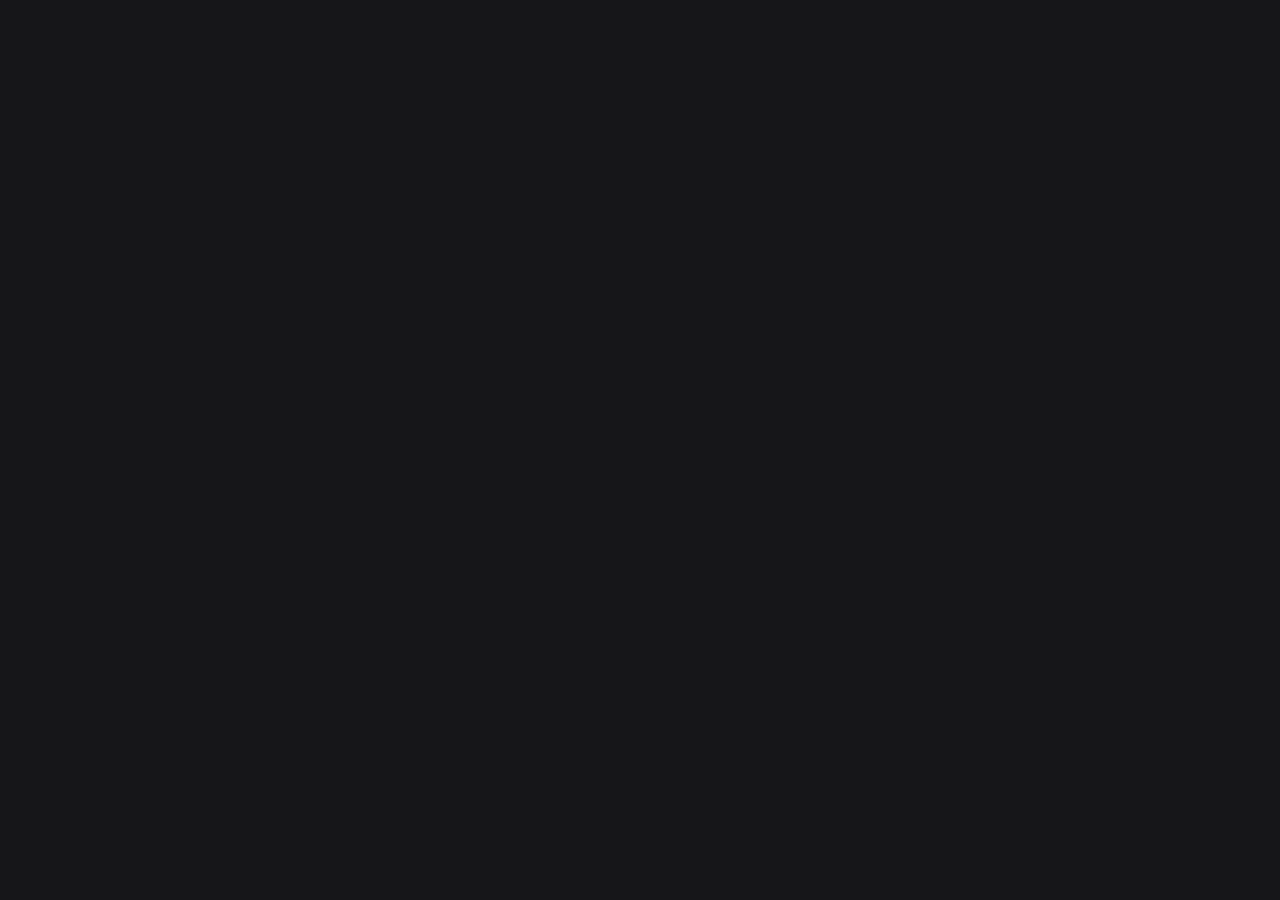
==== commit cabd5cd4: "Performance optimization to target rewrites" ====
--- a/collection-ui.html
+++ b/collection-ui.html
@@ -271,10 +271,10 @@
             <span data-i18n="Condition">Condition</span>
             <select id="conditionFilter">
               <option value="all" data-i18n="All conditions">All conditions</option>
+              <option value="loose" data-i18n="Loose">Loose</option>
+              <option value="loose-plus" data-i18n="Loose +">Loose +</option>
               <option value="complete" data-i18n="Complete">Complete</option>
               <option value="complete-plus" data-i18n="Complete +">Complete +</option>
-              <option value="loose" data-i18n="Loose">Loose</option>
-              <option value="loose-plus" data-i18n="Loose +">Loose +</option>
               <option value="sealed" data-i18n="Sealed">Sealed</option>
             </select>
           </label>
